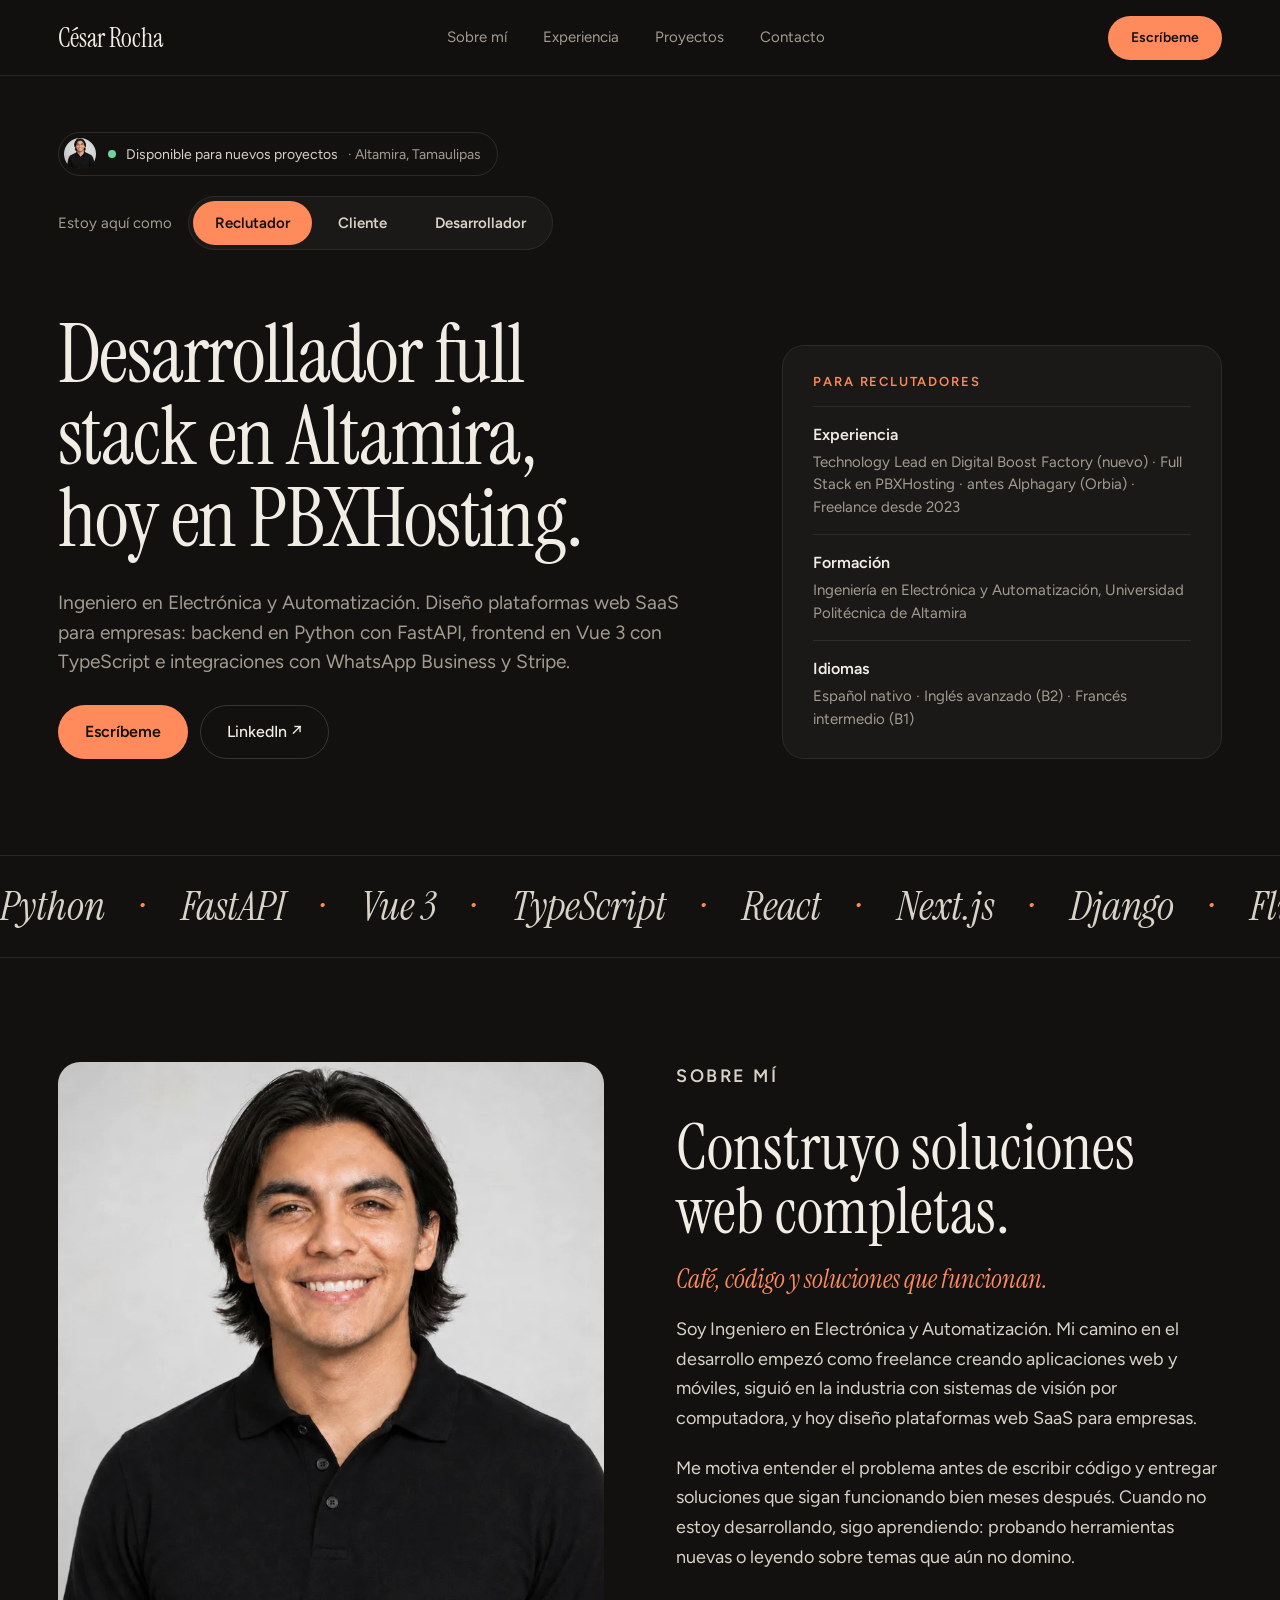
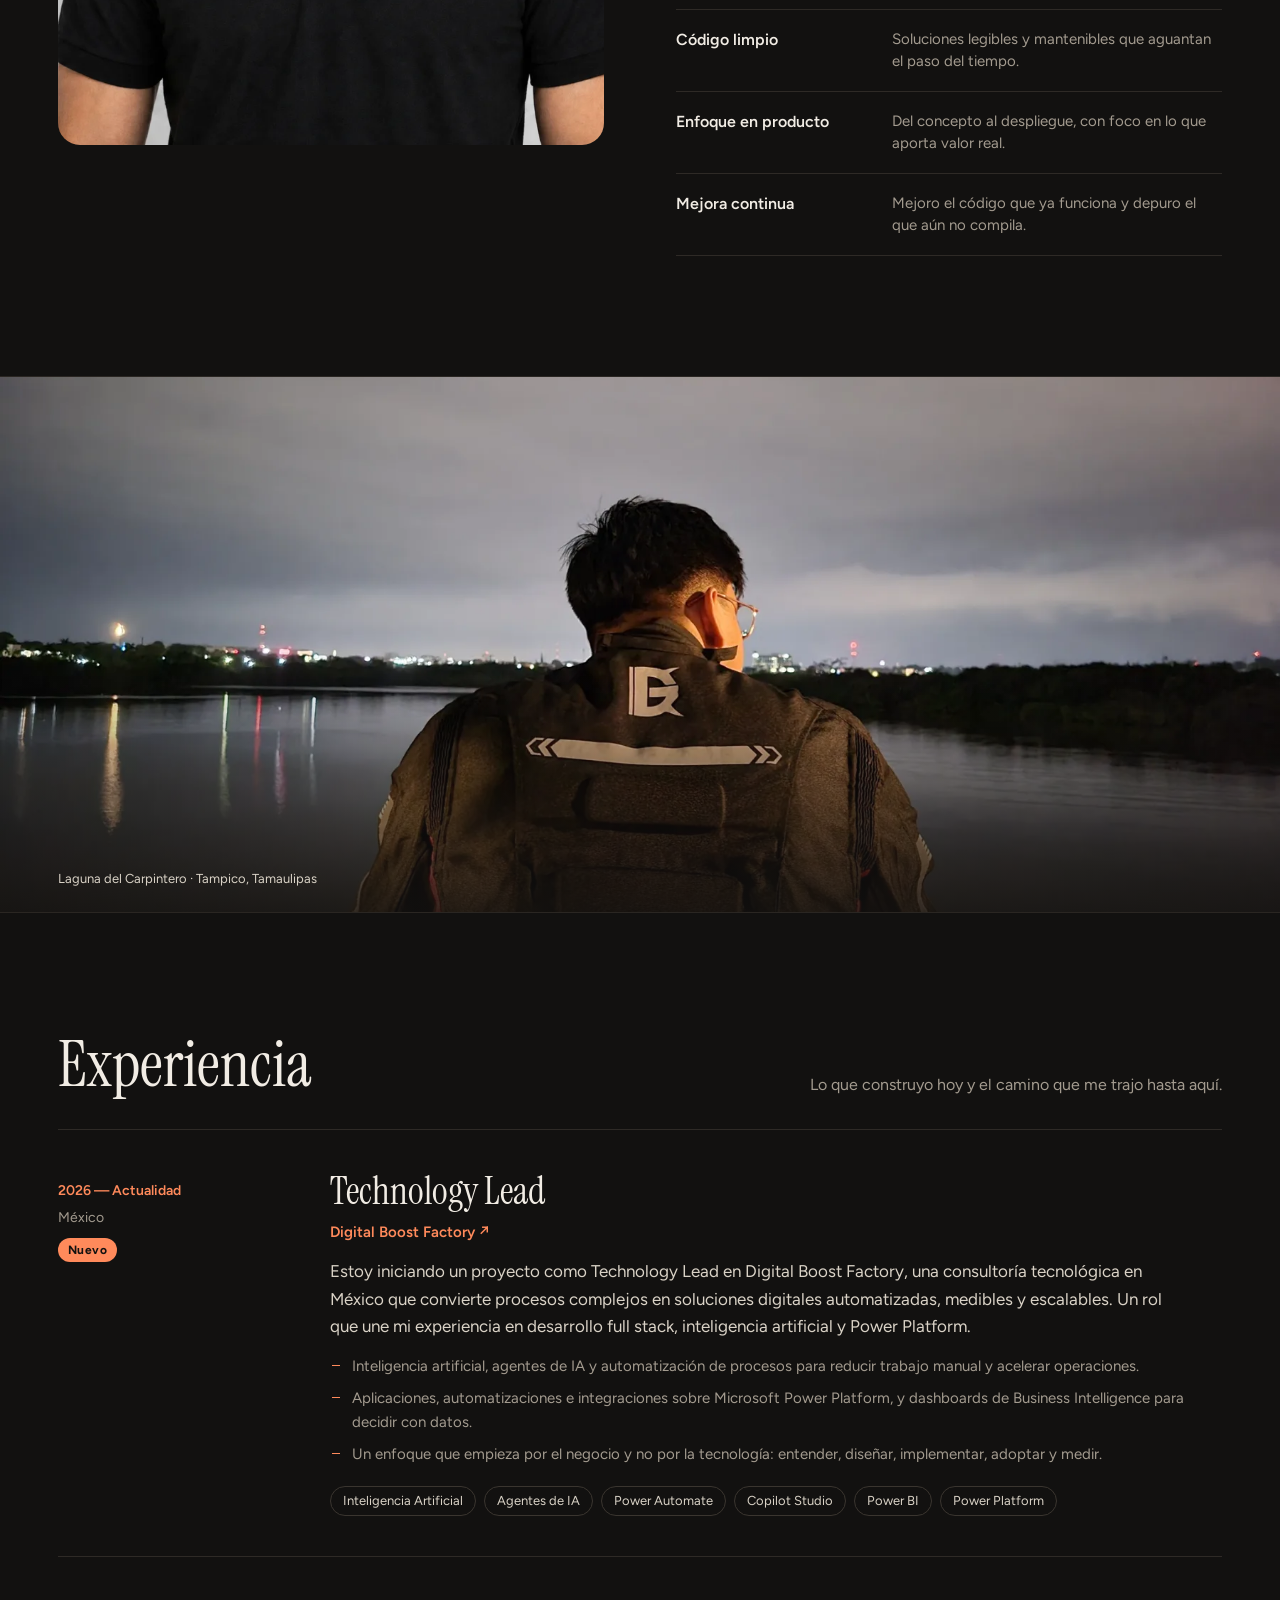
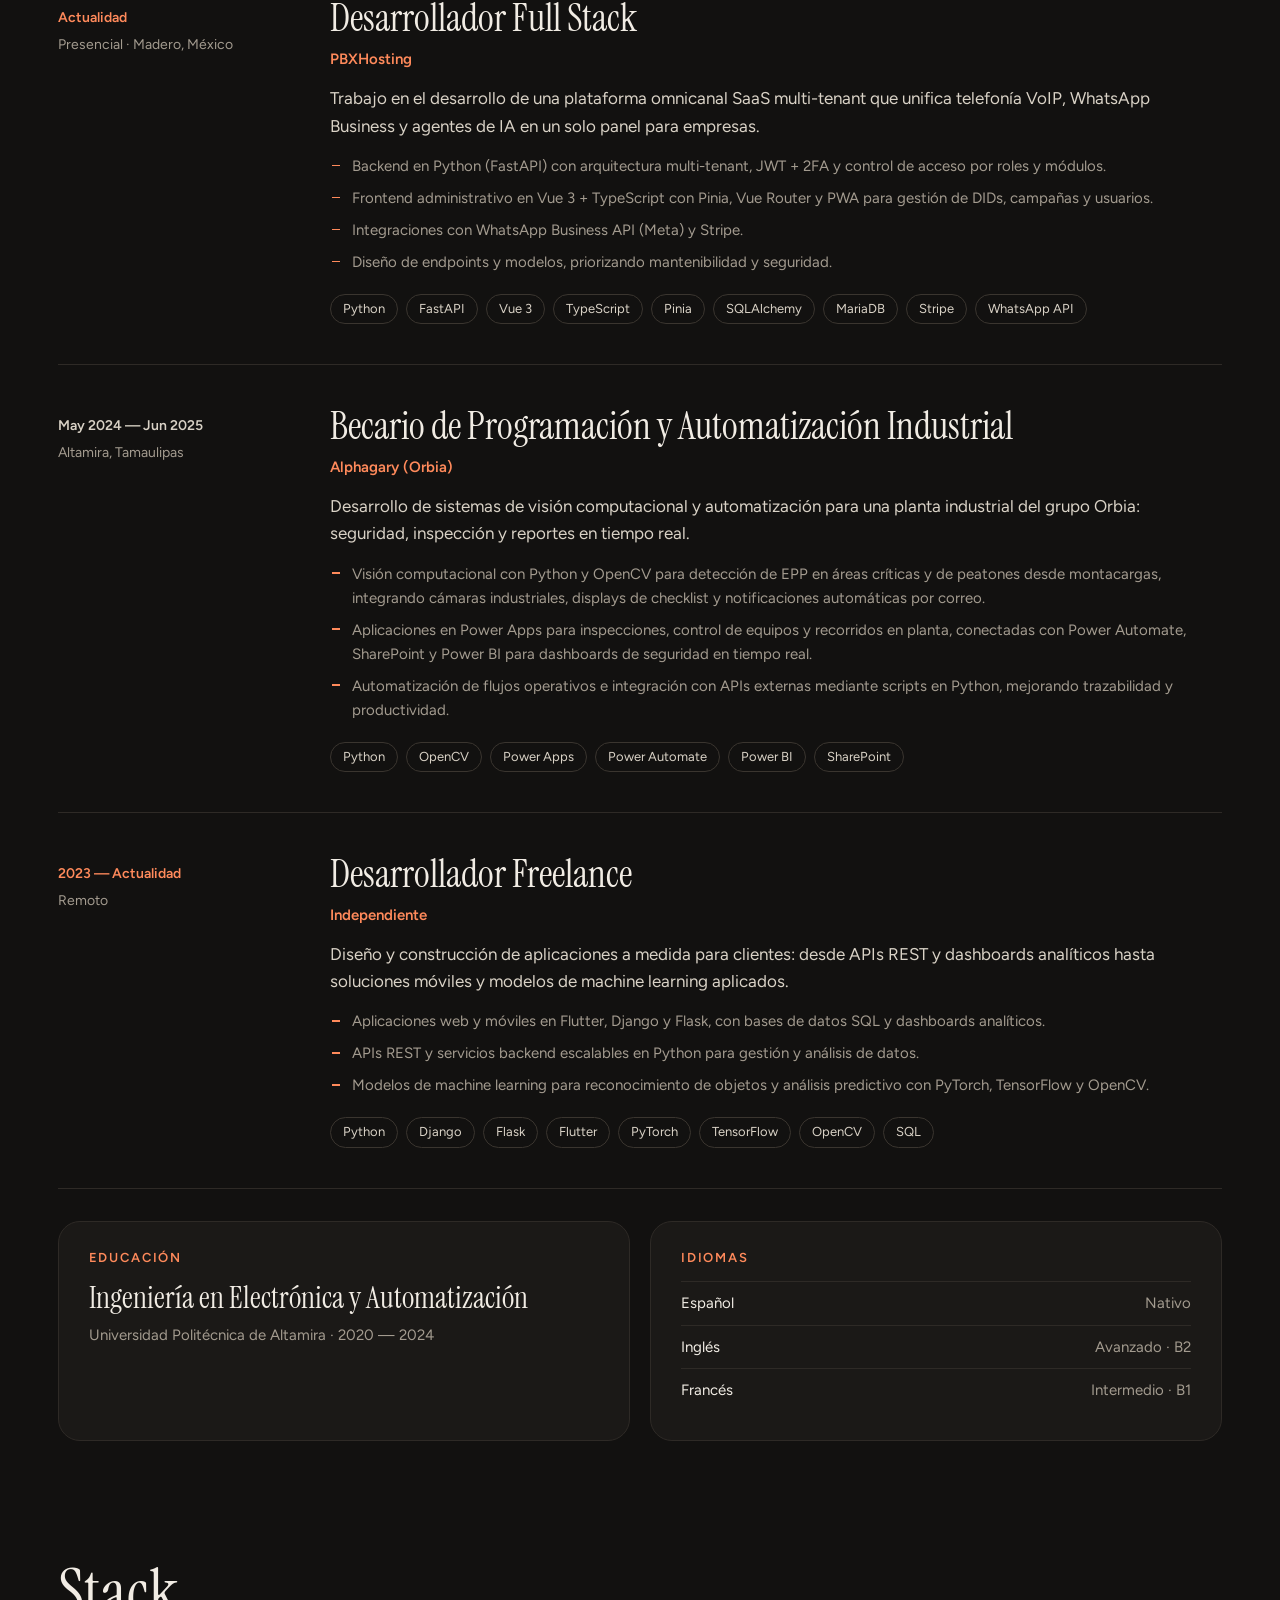
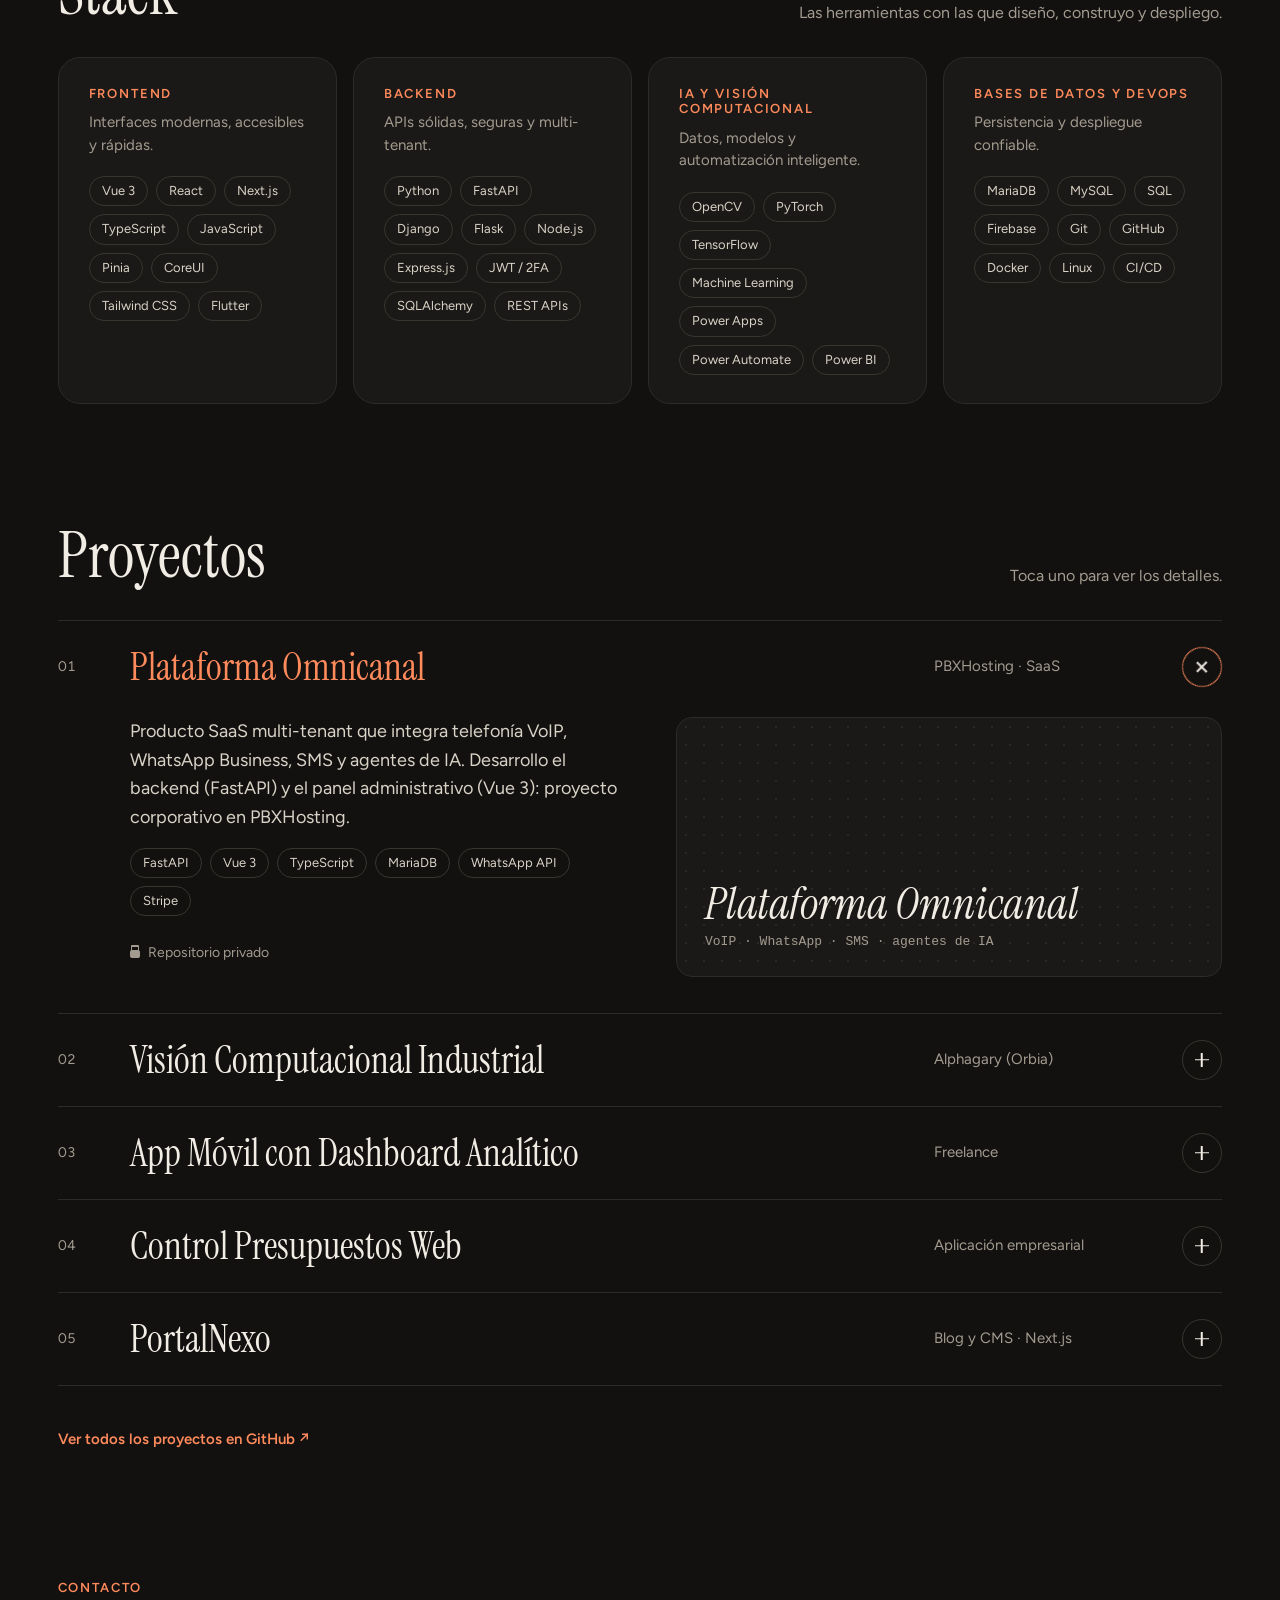
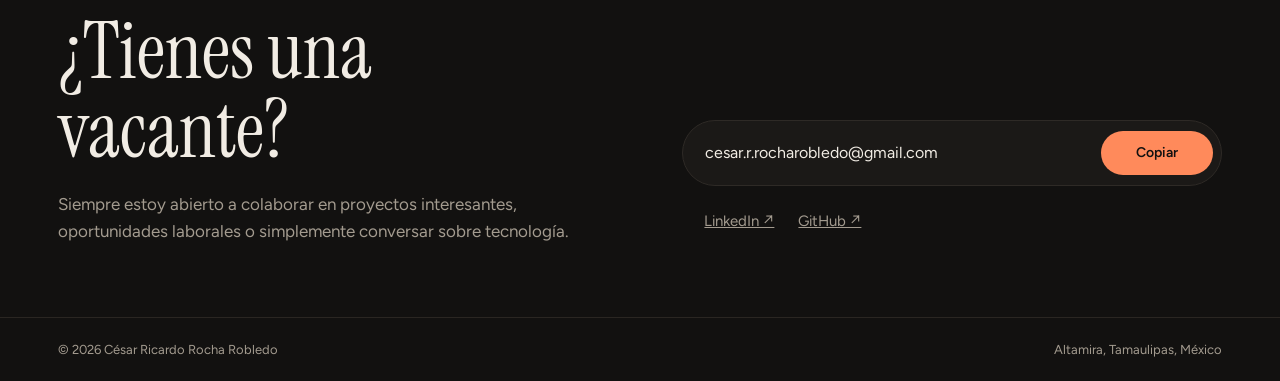
==== public/index.html @ 9044a483 "Portafolio nuevo: sitio estático listo para Vercel Reemplaza el portafolio anterior de Firebase por " ====
<!doctype html>
<html lang="es">
  <head>
    <meta charset="utf-8" />
    <meta name="viewport" content="width=device-width, initial-scale=1" />
    <title>César Rocha · Desarrollador Full Stack</title>
    <meta
      name="description"
      content="César Rocha, desarrollador full stack en Altamira, Tamaulipas. Plataformas web SaaS, APIs en Python, frontend en Vue y React, y visión por computadora."
    />
    <meta name="theme-color" content="#121110" />
    <meta name="color-scheme" content="dark" />
    <meta property="og:type" content="website" />
    <meta property="og:locale" content="es_MX" />
    <meta property="og:title" content="César Rocha · Desarrollador Full Stack" />
    <meta
      property="og:description"
      content="Plataformas web SaaS, APIs en Python y frontend en Vue y React. Altamira, Tamaulipas, México."
    />
    <link rel="icon" href="favicon.svg" type="image/svg+xml" />
    <link rel="preconnect" href="https://fonts.googleapis.com" />
    <link rel="preconnect" href="https://fonts.gstatic.com" crossorigin />
    <link
      href="https://fonts.googleapis.com/css2?family=Figtree:wght@400;500;600;700&family=Instrument+Serif:ital@0;1&display=swap"
      rel="stylesheet"
    />
    <link rel="stylesheet" href="styles.css" />
    <script src="script.js" defer></script>
  </head>
  <body>
    <a class="saltar" href="#contenido">Saltar al contenido</a>

    <header class="barra">
      <a class="marca" href="#inicio">César Rocha</a>
      <nav class="barra-nav" aria-label="Secciones">
        <a href="#sobre-mi">Sobre mí</a>
        <a href="#experiencia">Experiencia</a>
        <a href="#proyectos">Proyectos</a>
        <a href="#contacto">Contacto</a>
      </nav>
      <a class="boton boton-primario boton-chico" href="#contacto">Escríbeme</a>
    </header>

    <main id="contenido">
      <section class="inicio lado" id="inicio">
        <div class="inicio-arriba">
          <p class="estado">
            <img class="estado-foto" src="img/retrato.webp" alt="" width="32" height="32" />
            <span class="estado-punto" aria-hidden="true"></span>
            Disponible para nuevos proyectos
            <span class="estado-lugar">· Altamira, Tamaulipas</span>
          </p>
          <div class="selector">
            <span id="selector-etiqueta">Estoy aquí como</span>
            <div class="segmentos" role="group" aria-labelledby="selector-etiqueta">
              <button type="button" data-audiencia="reclutador" aria-pressed="true">Reclutador</button>
              <button type="button" data-audiencia="cliente" aria-pressed="false">Cliente</button>
              <button type="button" data-audiencia="dev" aria-pressed="false">Desarrollador</button>
            </div>
          </div>
        </div>

        <div class="inicio-cuerpo" aria-live="polite">
          <div class="inicio-texto">
            <h1 data-campo="titulo">Desarrollador full stack en Altamira, hoy en PBXHosting.</h1>
            <p class="entrada" data-campo="lead">
              Ingeniero en Electrónica y Automatización. Diseño plataformas web SaaS para empresas:
              backend en Python con FastAPI, frontend en Vue 3 con TypeScript e integraciones con
              WhatsApp Business y Stripe.
            </p>
            <div class="acciones">
              <a class="boton boton-primario" data-campo="cta1" href="mailto:cesar.r.rocharobledo@gmail.com">Escríbeme</a>
              <a
                class="boton boton-secundario"
                data-campo="cta2"
                href="https://www.linkedin.com/in/cesar-ricardo-rocha-robledo-bb0331345"
                >LinkedIn ↗</a
              >
            </div>
          </div>

          <aside class="panel" aria-labelledby="panel-titulo">
            <h2 class="panel-titulo" id="panel-titulo" data-campo="panel">Para reclutadores</h2>
            <dl class="panel-lista" data-campo="items">
              <div>
                <dt>Experiencia</dt>
                <dd>Technology Lead en Digital Boost Factory (nuevo) · Full Stack en PBXHosting · antes Alphagary (Orbia) · Freelance desde 2023</dd>
              </div>
              <div>
                <dt>Formación</dt>
                <dd>Ingeniería en Electrónica y Automatización, Universidad Politécnica de Altamira</dd>
              </div>
              <div>
                <dt>Idiomas</dt>
                <dd>Español nativo · Inglés avanzado (B2) · Francés intermedio (B1)</dd>
              </div>
            </dl>
          </aside>
        </div>
      </section>

      <section class="marquesina" aria-label="Herramientas">
        <p class="sr-only">
          Python, FastAPI, Vue 3, TypeScript, React, Next.js, Django, Flutter, OpenCV, PyTorch,
          MariaDB, Firebase y Docker.
        </p>
        <div class="marquesina-pista" aria-hidden="true">
          <div class="marquesina-grupo">
            <span>Python</span><span class="punto">·</span><span>FastAPI</span><span class="punto">·</span
            ><span>Vue 3</span><span class="punto">·</span><span>TypeScript</span
            ><span class="punto">·</span><span>React</span><span class="punto">·</span
            ><span>Next.js</span><span class="punto">·</span><span>Django</span
            ><span class="punto">·</span><span>Flutter</span><span class="punto">·</span
            ><span>OpenCV</span><span class="punto">·</span><span>PyTorch</span
            ><span class="punto">·</span><span>MariaDB</span><span class="punto">·</span
            ><span>Firebase</span><span class="punto">·</span><span>Docker</span
            ><span class="punto">·</span>
          </div>
          <div class="marquesina-grupo">
            <span>Python</span><span class="punto">·</span><span>FastAPI</span><span class="punto">·</span
            ><span>Vue 3</span><span class="punto">·</span><span>TypeScript</span
            ><span class="punto">·</span><span>React</span><span class="punto">·</span
            ><span>Next.js</span><span class="punto">·</span><span>Django</span
            ><span class="punto">·</span><span>Flutter</span><span class="punto">·</span
            ><span>OpenCV</span><span class="punto">·</span><span>PyTorch</span
            ><span class="punto">·</span><span>MariaDB</span><span class="punto">·</span
            ><span>Firebase</span><span class="punto">·</span><span>Docker</span
            ><span class="punto">·</span>
          </div>
        </div>
      </section>

      <section class="sobre lado" id="sobre-mi" aria-labelledby="sobre-titulo">
        <figure class="foto">
          <img
            src="img/retrato.webp"
            alt="Retrato de César Rocha sonriendo, con camisa polo negra"
            width="1000"
            height="1000"
            loading="lazy"
          />
        </figure>

        <div class="sobre-texto">
          <p class="etiqueta">Sobre mí</p>
          <h2 id="sobre-titulo">Construyo soluciones web completas.</h2>
          <p class="sobre-lema">Café, código y soluciones que funcionan.</p>
          <p>
            Soy Ingeniero en Electrónica y Automatización. Mi camino en el desarrollo empezó como
            freelance creando aplicaciones web y móviles, siguió en la industria con sistemas de
            visión por computadora, y hoy diseño plataformas web SaaS para empresas.
          </p>
          <p>
            Me motiva entender el problema antes de escribir código y entregar soluciones que sigan
            funcionando bien meses después. Cuando no estoy desarrollando, sigo aprendiendo:
            probando herramientas nuevas o leyendo sobre temas que aún no domino.
          </p>

          <ul class="principios">
            <li>
              <h3>Código limpio</h3>
              <p>Soluciones legibles y mantenibles que aguantan el paso del tiempo.</p>
            </li>
            <li>
              <h3>Enfoque en producto</h3>
              <p>Del concepto al despliegue, con foco en lo que aporta valor real.</p>
            </li>
            <li>
              <h3>Mejora continua</h3>
              <p>Mejoro el código que ya funciona y depuro el que aún no compila.</p>
            </li>
          </ul>
        </div>
      </section>

      <figure class="panorama">
        <img
          src="img/laguna.webp"
          alt="César Rocha, de espaldas, mirando la Laguna del Carpintero de noche"
          width="1800"
          height="1350"
          loading="lazy"
        />
        <figcaption class="lado">Laguna del Carpintero · Tampico, Tamaulipas</figcaption>
      </figure>

      <section class="experiencia lado" id="experiencia" aria-labelledby="experiencia-titulo">
        <div class="seccion-cabecera">
          <h2 id="experiencia-titulo">Experiencia</h2>
          <p>Lo que construyo hoy y el camino que me trajo hasta aquí.</p>
        </div>

        <div class="puestos">
          <article class="puesto">
            <div class="puesto-cuando">
              <span class="puesto-fecha puesto-actual">2026 — Actualidad</span>
              <span>México</span>
              <span class="puesto-nuevo">Nuevo</span>
            </div>
            <div class="puesto-cuerpo">
              <h3>Technology Lead</h3>
              <p class="puesto-empresa">
                <a href="https://digitalbf.tech">Digital Boost Factory ↗</a>
              </p>
              <p>
                Estoy iniciando un proyecto como Technology Lead en Digital Boost Factory, una
                consultoría tecnológica en México que convierte procesos complejos en soluciones
                digitales automatizadas, medibles y escalables. Un rol que une mi experiencia en
                desarrollo full stack, inteligencia artificial y Power Platform.
              </p>
              <ul class="puesto-logros">
                <li>Inteligencia artificial, agentes de IA y automatización de procesos para reducir trabajo manual y acelerar operaciones.</li>
                <li>Aplicaciones, automatizaciones e integraciones sobre Microsoft Power Platform, y dashboards de Business Intelligence para decidir con datos.</li>
                <li>Un enfoque que empieza por el negocio y no por la tecnología: entender, diseñar, implementar, adoptar y medir.</li>
              </ul>
              <ul class="etiquetas" aria-label="Tecnologías">
                <li>Inteligencia Artificial</li><li>Agentes de IA</li><li>Power Automate</li><li>Copilot Studio</li><li>Power BI</li><li>Power Platform</li>
              </ul>
            </div>
          </article>

          <article class="puesto">
            <div class="puesto-cuando">
              <span class="puesto-fecha puesto-actual">Actualidad</span>
              <span>Presencial · Madero, México</span>
            </div>
            <div class="puesto-cuerpo">
              <h3>Desarrollador Full Stack</h3>
              <p class="puesto-empresa">PBXHosting</p>
              <p>
                Trabajo en el desarrollo de una plataforma omnicanal SaaS multi-tenant que unifica
                telefonía VoIP, WhatsApp Business y agentes de IA en un solo panel para empresas.
              </p>
              <ul class="puesto-logros">
                <li>Backend en Python (FastAPI) con arquitectura multi-tenant, JWT + 2FA y control de acceso por roles y módulos.</li>
                <li>Frontend administrativo en Vue 3 + TypeScript con Pinia, Vue Router y PWA para gestión de DIDs, campañas y usuarios.</li>
                <li>Integraciones con WhatsApp Business API (Meta) y Stripe.</li>
                <li>Diseño de endpoints y modelos, priorizando mantenibilidad y seguridad.</li>
              </ul>
              <ul class="etiquetas" aria-label="Tecnologías">
                <li>Python</li><li>FastAPI</li><li>Vue 3</li><li>TypeScript</li><li>Pinia</li><li>SQLAlchemy</li><li>MariaDB</li><li>Stripe</li><li>WhatsApp API</li>
              </ul>
            </div>
          </article>

          <article class="puesto">
            <div class="puesto-cuando">
              <span class="puesto-fecha">May 2024 — Jun 2025</span>
              <span>Altamira, Tamaulipas</span>
            </div>
            <div class="puesto-cuerpo">
              <h3>Becario de Programación y Automatización Industrial</h3>
              <p class="puesto-empresa">Alphagary (Orbia)</p>
              <p>
                Desarrollo de sistemas de visión computacional y automatización para una planta
                industrial del grupo Orbia: seguridad, inspección y reportes en tiempo real.
              </p>
              <ul class="puesto-logros">
                <li>Visión computacional con Python y OpenCV para detección de EPP en áreas críticas y de peatones desde montacargas, integrando cámaras industriales, displays de checklist y notificaciones automáticas por correo.</li>
                <li>Aplicaciones en Power Apps para inspecciones, control de equipos y recorridos en planta, conectadas con Power Automate, SharePoint y Power BI para dashboards de seguridad en tiempo real.</li>
                <li>Automatización de flujos operativos e integración con APIs externas mediante scripts en Python, mejorando trazabilidad y productividad.</li>
              </ul>
              <ul class="etiquetas" aria-label="Tecnologías">
                <li>Python</li><li>OpenCV</li><li>Power Apps</li><li>Power Automate</li><li>Power BI</li><li>SharePoint</li>
              </ul>
            </div>
          </article>

          <article class="puesto">
            <div class="puesto-cuando">
              <span class="puesto-fecha puesto-actual">2023 — Actualidad</span>
              <span>Remoto</span>
            </div>
            <div class="puesto-cuerpo">
              <h3>Desarrollador Freelance</h3>
              <p class="puesto-empresa">Independiente</p>
              <p>
                Diseño y construcción de aplicaciones a medida para clientes: desde APIs REST y
                dashboards analíticos hasta soluciones móviles y modelos de machine learning
                aplicados.
              </p>
              <ul class="puesto-logros">
                <li>Aplicaciones web y móviles en Flutter, Django y Flask, con bases de datos SQL y dashboards analíticos.</li>
                <li>APIs REST y servicios backend escalables en Python para gestión y análisis de datos.</li>
                <li>Modelos de machine learning para reconocimiento de objetos y análisis predictivo con PyTorch, TensorFlow y OpenCV.</li>
              </ul>
              <ul class="etiquetas" aria-label="Tecnologías">
                <li>Python</li><li>Django</li><li>Flask</li><li>Flutter</li><li>PyTorch</li><li>TensorFlow</li><li>OpenCV</li><li>SQL</li>
              </ul>
            </div>
          </article>
        </div>

        <div class="formacion">
          <div class="tarjeta">
            <h3 class="tarjeta-titulo">Educación</h3>
            <p class="tarjeta-principal">Ingeniería en Electrónica y Automatización</p>
            <p>Universidad Politécnica de Altamira · 2020 — 2024</p>
          </div>
          <div class="tarjeta">
            <h3 class="tarjeta-titulo">Idiomas</h3>
            <dl class="idiomas">
              <div><dt>Español</dt><dd>Nativo</dd></div>
              <div><dt>Inglés</dt><dd>Avanzado · B2</dd></div>
              <div><dt>Francés</dt><dd>Intermedio · B1</dd></div>
            </dl>
          </div>
        </div>
      </section>

      <section class="stack lado" id="stack" aria-labelledby="stack-titulo">
        <div class="seccion-cabecera">
          <h2 id="stack-titulo">Stack</h2>
          <p>Las herramientas con las que diseño, construyo y despliego.</p>
        </div>
        <div class="stack-grupos">
          <div class="tarjeta">
            <h3 class="tarjeta-titulo">Frontend</h3>
            <p>Interfaces modernas, accesibles y rápidas.</p>
            <ul class="etiquetas">
              <li>Vue 3</li><li>React</li><li>Next.js</li><li>TypeScript</li><li>JavaScript</li><li>Pinia</li><li>CoreUI</li><li>Tailwind CSS</li><li>Flutter</li>
            </ul>
          </div>
          <div class="tarjeta">
            <h3 class="tarjeta-titulo">Backend</h3>
            <p>APIs sólidas, seguras y multi-tenant.</p>
            <ul class="etiquetas">
              <li>Python</li><li>FastAPI</li><li>Django</li><li>Flask</li><li>Node.js</li><li>Express.js</li><li>JWT / 2FA</li><li>SQLAlchemy</li><li>REST APIs</li>
            </ul>
          </div>
          <div class="tarjeta">
            <h3 class="tarjeta-titulo">IA y visión computacional</h3>
            <p>Datos, modelos y automatización inteligente.</p>
            <ul class="etiquetas">
              <li>OpenCV</li><li>PyTorch</li><li>TensorFlow</li><li>Machine Learning</li><li>Power Apps</li><li>Power Automate</li><li>Power BI</li>
            </ul>
          </div>
          <div class="tarjeta">
            <h3 class="tarjeta-titulo">Bases de datos y DevOps</h3>
            <p>Persistencia y despliegue confiable.</p>
            <ul class="etiquetas">
              <li>MariaDB</li><li>MySQL</li><li>SQL</li><li>Firebase</li><li>Git</li><li>GitHub</li><li>Docker</li><li>Linux</li><li>CI/CD</li>
            </ul>
          </div>
        </div>
      </section>

      <section class="proyectos lado" id="proyectos" aria-labelledby="proyectos-titulo">
        <div class="seccion-cabecera">
          <h2 id="proyectos-titulo">Proyectos</h2>
          <p>Toca uno para ver los detalles.</p>
        </div>

        <div class="acordeon">
          <details class="proyecto" name="proyectos" open>
            <summary>
              <span class="proyecto-num">01</span>
              <span class="proyecto-nombre">Plataforma Omnicanal</span>
              <span class="proyecto-tipo">PBXHosting · SaaS</span>
              <span class="proyecto-icono" aria-hidden="true"></span>
            </summary>
            <div class="proyecto-cuerpo">
              <div class="proyecto-texto">
                <p>
                  Producto SaaS multi-tenant que integra telefonía VoIP, WhatsApp Business, SMS y
                  agentes de IA. Desarrollo el backend (FastAPI) y el panel administrativo (Vue 3):
                  proyecto corporativo en PBXHosting.
                </p>
                <ul class="etiquetas" aria-label="Tecnologías">
                  <li>FastAPI</li><li>Vue 3</li><li>TypeScript</li><li>MariaDB</li><li>WhatsApp API</li><li>Stripe</li>
                </ul>
                <span class="privado">Repositorio privado</span>
              </div>
              <div class="proyecto-vista">
                <span class="vista-nombre">Plataforma Omnicanal</span>
                <span class="vista-ruta">VoIP · WhatsApp · SMS · agentes de IA</span>
              </div>
            </div>
          </details>

          <details class="proyecto" name="proyectos">
            <summary>
              <span class="proyecto-num">02</span>
              <span class="proyecto-nombre">Visión Computacional Industrial</span>
              <span class="proyecto-tipo">Alphagary (Orbia)</span>
              <span class="proyecto-icono" aria-hidden="true"></span>
            </summary>
            <div class="proyecto-cuerpo">
              <div class="proyecto-texto">
                <p>
                  Sistema de detección de EPP y peatones en planta con Python y OpenCV. Cámaras
                  industriales, alertas automáticas y dashboards de seguridad en tiempo real,
                  desplegados en Alphagary (Orbia).
                </p>
                <ul class="etiquetas" aria-label="Tecnologías">
                  <li>Python</li><li>OpenCV</li><li>Power BI</li><li>SharePoint</li>
                </ul>
                <span class="privado">Repositorio privado</span>
              </div>
              <div class="proyecto-vista">
                <span class="vista-nombre">Visión Computacional</span>
                <span class="vista-ruta">Detección de EPP y peatones · tiempo real</span>
              </div>
            </div>
          </details>

          <details class="proyecto" name="proyectos">
            <summary>
              <span class="proyecto-num">03</span>
              <span class="proyecto-nombre">App Móvil con Dashboard Analítico</span>
              <span class="proyecto-tipo">Freelance</span>
              <span class="proyecto-icono" aria-hidden="true"></span>
            </summary>
            <div class="proyecto-cuerpo">
              <div class="proyecto-texto">
                <p>
                  Aplicación móvil multiplataforma desarrollada como freelance. Backend en Python
                  (Django/Flask) con base de datos SQL, API REST y un dashboard web para
                  visualización de métricas y reportes en tiempo real.
                </p>
                <ul class="etiquetas" aria-label="Tecnologías">
                  <li>Flutter</li><li>Django</li><li>Python</li><li>SQL</li><li>REST API</li>
                </ul>
                <span class="privado">Repositorio privado</span>
              </div>
              <div class="proyecto-vista">
                <span class="vista-nombre">App Móvil</span>
                <span class="vista-ruta">Flutter · API REST · dashboard web</span>
              </div>
            </div>
          </details>

          <details class="proyecto" name="proyectos">
            <summary>
              <span class="proyecto-num">04</span>
              <span class="proyecto-nombre">Control Presupuestos Web</span>
              <span class="proyecto-tipo">Aplicación empresarial</span>
              <span class="proyecto-icono" aria-hidden="true"></span>
            </summary>
            <div class="proyecto-cuerpo">
              <div class="proyecto-texto">
                <p>
                  Aplicación empresarial para gestión de requisiciones, compras, almacén, facturas y
                  catálogos. Sistema completo con autenticación, roles, panel presupuestal y reportes
                  operativos.
                </p>
                <ul class="etiquetas" aria-label="Tecnologías">
                  <li>Next.js 16</li><li>React 19</li><li>Firebase</li><li>Firestore</li><li>Cloud Functions</li><li>React Query</li><li>Tailwind</li>
                </ul>
                <span class="privado">Repositorio privado</span>
              </div>
              <div class="proyecto-vista">
                <span class="vista-nombre">Control Presupuestos</span>
                <span class="vista-ruta">Requisiciones · compras · almacén · facturas</span>
              </div>
            </div>
          </details>

          <details class="proyecto" name="proyectos">
            <summary>
              <span class="proyecto-num">05</span>
              <span class="proyecto-nombre">PortalNexo</span>
              <span class="proyecto-tipo">Blog y CMS · Next.js</span>
              <span class="proyecto-icono" aria-hidden="true"></span>
            </summary>
            <div class="proyecto-cuerpo">
              <div class="proyecto-texto">
                <p>
                  Plataforma de blog y CMS personal con Next.js 14 y Firebase. Incluye un lado
                  público con artículos, búsqueda, categorías, etiquetas y artículos guardados, y un
                  panel administrativo para gestionar contenido, autores, comentarios y suscriptores.
                  Optimizada para SEO con sitemap, RSS y OpenGraph.
                </p>
                <ul class="etiquetas" aria-label="Tecnologías">
                  <li>Next.js 14</li><li>TypeScript</li><li>Firebase</li><li>Firestore</li><li>Tailwind CSS</li>
                </ul>
                <a class="enlace-acento" href="https://github.com/cerirocha/portalnexo">Ver código ↗</a>
              </div>
              <div class="proyecto-vista">
                <span class="vista-nombre">PortalNexo</span>
                <span class="vista-ruta">github.com/cerirocha/portalnexo</span>
              </div>
            </div>
          </details>
        </div>

        <a class="enlace-acento enlace-github" href="https://github.com/cerirocha">Ver todos los proyectos en GitHub ↗</a>
      </section>

      <section class="contacto lado" id="contacto" aria-labelledby="contacto-titulo">
        <div>
          <p class="etiqueta">Contacto</p>
          <h2 id="contacto-titulo" data-campo="contacto">¿Tienes una vacante?</h2>
          <p class="contacto-nota">
            Siempre estoy abierto a colaborar en proyectos interesantes, oportunidades laborales o
            simplemente conversar sobre tecnología.
          </p>
        </div>
        <div class="contacto-acciones">
          <div class="correo">
            <a href="mailto:cesar.r.rocharobledo@gmail.com">cesar.r.rocharobledo@gmail.com</a>
            <button
              type="button"
              class="boton boton-primario boton-chico boton-copiar"
              data-copiar="cesar.r.rocharobledo@gmail.com"
              hidden
            >
              Copiar
            </button>
          </div>
          <p class="sr-only" role="status" data-aviso></p>
          <div class="redes">
            <a href="https://www.linkedin.com/in/cesar-ricardo-rocha-robledo-bb0331345">LinkedIn ↗</a>
            <a href="https://github.com/cerirocha">GitHub ↗</a>
          </div>
        </div>
      </section>
    </main>

    <footer class="pie lado">
      <span>© <span data-anio>2026</span> César Ricardo Rocha Robledo</span>
      <span>Altamira, Tamaulipas, México</span>
    </footer>
  </body>
</html>
---- public/styles.css ----
:root {
  color-scheme: dark;
  --fondo: #121110;
  --superficie: #1b1917;
  --superficie-2: #24211e;
  --borde: #2e2a26;
  --borde-suave: #2a2622;
  --borde-fuerte: #3a352f;
  --texto: #f1ece4;
  --texto-2: #d9d2c6;
  --tenue: #a39b8f;
  --acento: #ff8a5b;
  --acento-claro: #ffa47f;
  --sobre-acento: #121110;
  --serif: "Instrument Serif", Georgia, serif;
  --sans: "Figtree", system-ui, -apple-system, "Segoe UI", sans-serif;
  --mono: ui-monospace, "SFMono-Regular", Menlo, Consolas, monospace;
  --margen: clamp(20px, 4.5vw, 64px);
  --ancho: 1312px;
  interpolate-size: allow-keywords;
}

*,
*::before,
*::after {
  box-sizing: border-box;
}

html {
  scroll-behavior: smooth;
  scroll-padding-top: 96px;
}

body {
  margin: 0;
  background: var(--fondo);
  color: var(--texto);
  font-family: var(--sans);
  font-size: 16px;
  line-height: 1.5;
  -webkit-font-smoothing: antialiased;
}

a {
  color: inherit;
}

a:hover {
  color: var(--acento);
}

:focus-visible {
  outline: 2px solid var(--acento);
  outline-offset: 3px;
  border-radius: 6px;
}

.sr-only {
  position: absolute;
  width: 1px;
  height: 1px;
  padding: 0;
  margin: -1px;
  overflow: hidden;
  clip: rect(0, 0, 0, 0);
  white-space: nowrap;
  border: 0;
}

.saltar {
  position: absolute;
  top: -80px;
  left: var(--margen);
  z-index: 20;
  padding: 12px 18px;
  border-radius: 999px;
  background: var(--acento);
  color: var(--sobre-acento);
  font-weight: 600;
  text-decoration: none;
}

.saltar:focus {
  top: 12px;
}

/* Ancho de contenido: centra el contenido a 1312px y deja margen lateral en pantallas chicas. */
.lado {
  padding-inline: max(var(--margen), calc((100% - var(--ancho)) / 2));
}

/* Botones */

.boton {
  display: inline-flex;
  align-items: center;
  justify-content: center;
  min-height: 54px;
  padding: 0 26px;
  border: 1px solid transparent;
  border-radius: 999px;
  font: 600 16px/1 var(--sans);
  text-decoration: none;
  cursor: pointer;
  transition:
    background-color 180ms ease,
    border-color 180ms ease,
    color 180ms ease;
}

.boton-primario {
  background: var(--acento);
  color: var(--sobre-acento);
}

.boton-primario:hover {
  background: var(--acento-claro);
  color: var(--sobre-acento);
}

.boton-secundario {
  border-color: var(--borde-fuerte);
  color: var(--texto);
  font-weight: 500;
}

.boton-secundario:hover {
  border-color: var(--acento);
  color: var(--texto);
}

.boton-chico {
  min-height: 44px;
  padding: 0 22px;
  font-size: 14px;
}

/* Barra superior */

.barra {
  position: sticky;
  top: 0;
  z-index: 10;
  height: 76px;
  padding-inline: var(--margen);
  display: flex;
  align-items: center;
  justify-content: space-between;
  gap: 24px;
  border-bottom: 1px solid var(--borde-suave);
  background: rgba(18, 17, 16, 0.86);
  backdrop-filter: blur(12px);
  -webkit-backdrop-filter: blur(12px);
}

.marca {
  font-family: var(--serif);
  font-size: 26px;
  line-height: 1;
  text-decoration: none;
  padding: 10px 0;
}

.barra-nav {
  display: flex;
  gap: 36px;
  font-size: 15px;
}

.barra-nav a {
  padding: 12px 0;
  color: var(--tenue);
  text-decoration: none;
}

.barra-nav a:hover {
  color: var(--texto);
}

/* Inicio */

.inicio {
  padding-block: 56px 96px;
  display: flex;
  flex-direction: column;
  gap: 64px;
}

.inicio-arriba {
  display: flex;
  flex-direction: column;
  align-items: flex-start;
  gap: 20px;
}

.estado {
  margin: 0;
  display: inline-flex;
  align-items: center;
  gap: 10px;
  padding: 5px 16px 5px 5px;
  border: 1px solid var(--borde);
  border-radius: 999px;
  font-size: 14px;
  color: var(--texto-2);
}

.estado-foto {
  width: 32px;
  height: 32px;
  border-radius: 50%;
  object-fit: cover;
  object-position: 50% 20%;
  margin-right: 2px;
}

.estado-punto {
  width: 8px;
  height: 8px;
  border-radius: 50%;
  background: #6fd49a;
  animation: pulso 2.4s ease-out infinite;
}

.estado-lugar {
  color: var(--tenue);
}

@keyframes pulso {
  0% {
    box-shadow: 0 0 0 0 rgba(111, 212, 154, 0.55);
  }
  70%,
  100% {
    box-shadow: 0 0 0 9px rgba(111, 212, 154, 0);
  }
}

.selector {
  display: flex;
  align-items: center;
  gap: 16px;
  flex-wrap: wrap;
  font-size: 15px;
  color: var(--tenue);
}

.segmentos {
  display: flex;
  gap: 4px;
  padding: 4px;
  border: 1px solid var(--borde);
  border-radius: 999px;
  background: var(--superficie);
}

.segmentos button {
  min-height: 44px;
  padding: 0 22px;
  border: 0;
  border-radius: 999px;
  background: transparent;
  color: var(--texto-2);
  font: 600 15px/1 var(--sans);
  cursor: pointer;
  transition:
    background-color 180ms ease,
    color 180ms ease;
}

.segmentos button:hover {
  background: var(--superficie-2);
  color: var(--texto);
}

.segmentos button[aria-pressed="true"] {
  background: var(--acento);
  color: var(--sobre-acento);
}

.inicio-cuerpo {
  display: grid;
  grid-template-columns: minmax(0, 1fr) 440px;
  gap: 72px;
  align-items: end;
  transition: opacity 180ms ease;
}

.inicio-cuerpo.cambiando {
  opacity: 0;
}

.inicio-texto {
  display: flex;
  flex-direction: column;
  gap: 28px;
}

h1 {
  margin: 0;
  font-family: var(--serif);
  font-weight: 400;
  font-size: clamp(48px, 6.4vw, 92px);
  line-height: 1;
  letter-spacing: -0.015em;
  text-wrap: balance;
}

.entrada {
  margin: 0;
  max-width: 640px;
  font-size: clamp(18px, 1.5vw, 20px);
  line-height: 1.55;
  color: var(--tenue);
}

.acciones {
  display: flex;
  flex-wrap: wrap;
  gap: 12px;
}

.panel {
  padding: 28px 30px 12px;
  border: 1px solid var(--borde);
  border-radius: 22px;
  background: var(--superficie);
}

.panel-titulo {
  margin: 0 0 16px;
  font: 600 13px/1.2 var(--sans);
  letter-spacing: 0.14em;
  text-transform: uppercase;
  color: var(--acento);
}

.panel-lista {
  margin: 0;
}

.panel-lista div {
  display: flex;
  flex-direction: column;
  gap: 4px;
  padding: 16px 0;
  border-top: 1px solid var(--borde);
}

.panel-lista dt {
  font-weight: 600;
}

.panel-lista dd {
  margin: 0;
  font-size: 15px;
  line-height: 1.5;
  color: var(--tenue);
}

/* Marquesina de herramientas */

.marquesina {
  overflow: hidden;
  padding: 26px 0;
  border-block: 1px solid var(--borde-suave);
}

.marquesina-pista {
  display: flex;
  width: max-content;
  font-family: var(--serif);
  font-style: italic;
  font-size: clamp(28px, 3.2vw, 44px);
  line-height: 1.2;
  color: var(--texto-2);
  white-space: nowrap;
  animation: desliza 40s linear infinite;
}

.marquesina:hover .marquesina-pista {
  animation-play-state: paused;
}

.marquesina-grupo {
  display: flex;
  align-items: center;
  gap: 36px;
  padding-right: 36px;
}

.punto {
  color: var(--acento);
}

@keyframes desliza {
  to {
    transform: translateX(-50%);
  }
}

/* Etiquetas de tecnologías (experiencia, stack y proyectos) */

.etiquetas {
  margin: 0;
  padding: 0;
  list-style: none;
  display: flex;
  flex-wrap: wrap;
  gap: 8px;
}

.etiquetas li {
  padding: 5px 12px;
  border: 1px solid var(--borde-fuerte);
  border-radius: 999px;
  font-size: 13px;
  line-height: 1.4;
  color: var(--texto-2);
}

.tarjeta {
  padding: 28px 30px;
  border: 1px solid var(--borde);
  border-radius: 22px;
  background: var(--superficie);
  display: flex;
  flex-direction: column;
  gap: 10px;
}

.tarjeta p {
  margin: 0;
  color: var(--tenue);
  font-size: 15px;
}

.tarjeta .etiquetas {
  margin-top: 10px;
}

.tarjeta-titulo {
  margin: 0;
  font: 600 13px/1.2 var(--sans);
  letter-spacing: 0.14em;
  text-transform: uppercase;
  color: var(--acento);
}

.tarjeta .tarjeta-principal {
  margin-top: 6px;
  font-family: var(--serif);
  font-size: 30px;
  line-height: 1.1;
  color: var(--texto);
}

/* Sobre mí */

.sobre {
  padding-block: 104px 0;
  display: grid;
  grid-template-columns: minmax(0, 1fr) minmax(0, 1fr);
  gap: 72px;
  align-items: start;
}

.foto {
  position: sticky;
  top: 108px;
  margin: 0;
}

.foto img {
  display: block;
  width: 100%;
  height: auto;
  aspect-ratio: 4 / 5;
  object-fit: cover;
  object-position: 50% 30%;
  border-radius: 22px;
}

/* Franja panorámica con la foto de la laguna */
.panorama {
  position: relative;
  margin: 120px 0 0;
  height: clamp(320px, 42vw, 560px);
  overflow: hidden;
  border-block: 1px solid var(--borde-suave);
}

.panorama img {
  display: block;
  width: 100%;
  height: 100%;
  object-fit: cover;
  object-position: 50% 58%;
}

.panorama::after {
  content: "";
  position: absolute;
  inset: 0;
  background: linear-gradient(to top, rgba(18, 17, 16, 0.85), rgba(18, 17, 16, 0) 45%);
  pointer-events: none;
}

.panorama figcaption {
  position: absolute;
  left: 0;
  right: 0;
  bottom: 24px;
  z-index: 1;
  font-size: 13px;
  color: var(--texto-2);
}

.sobre-texto {
  display: flex;
  flex-direction: column;
  gap: 20px;
}

.sobre-texto h2 {
  margin: 4px 0 0;
  font-family: var(--serif);
  font-weight: 400;
  font-size: clamp(44px, 5vw, 64px);
  line-height: 1;
  text-wrap: balance;
}

.sobre-texto > p {
  margin: 0;
  font-size: 18px;
  line-height: 1.65;
  color: var(--texto-2);
}

.sobre-texto .sobre-lema {
  font-family: var(--serif);
  font-style: italic;
  font-size: 26px;
  line-height: 1.2;
  color: var(--acento);
}

.principios {
  margin: 16px 0 0;
  padding: 0;
  list-style: none;
  border-top: 1px solid var(--borde);
}

.principios li {
  display: grid;
  grid-template-columns: 200px minmax(0, 1fr);
  gap: 16px;
  padding: 18px 0;
  border-bottom: 1px solid var(--borde);
}

.principios h3 {
  margin: 0;
  font-size: 16px;
  font-weight: 600;
}

.principios p {
  margin: 0;
  font-size: 15px;
  line-height: 1.5;
  color: var(--tenue);
}

/* Experiencia */

.experiencia {
  padding-block: 120px 0;
  display: flex;
  flex-direction: column;
  gap: 32px;
}

.puestos {
  border-bottom: 1px solid var(--borde);
}

.puesto {
  display: grid;
  grid-template-columns: 240px minmax(0, 1fr);
  gap: 32px;
  padding: 40px 0;
  border-top: 1px solid var(--borde);
}

.puesto-cuando {
  display: flex;
  flex-direction: column;
  gap: 6px;
  padding-top: 10px;
  font-size: 14px;
  color: var(--tenue);
}

.puesto-fecha {
  font-weight: 600;
  color: var(--texto-2);
}

.puesto-actual {
  color: var(--acento);
}

.puesto-nuevo {
  align-self: flex-start;
  margin-top: 4px;
  padding: 3px 10px;
  border-radius: 999px;
  background: var(--acento);
  color: var(--sobre-acento);
  font-size: 12px;
  font-weight: 700;
  letter-spacing: 0.04em;
}

.puesto-empresa a {
  color: inherit;
  text-decoration: none;
}

.puesto-empresa a:hover {
  text-decoration: underline;
  text-underline-offset: 4px;
}

.puesto-cuerpo {
  display: flex;
  flex-direction: column;
  gap: 14px;
  max-width: 860px;
}

.puesto-cuerpo h3 {
  margin: 0;
  font-family: var(--serif);
  font-weight: 400;
  font-size: clamp(30px, 3vw, 40px);
  line-height: 1.1;
}

.puesto-cuerpo > p {
  margin: 0;
  font-size: 17px;
  line-height: 1.6;
  color: var(--texto-2);
}

.puesto-cuerpo .puesto-empresa {
  margin-top: -6px;
  font-size: 15px;
  font-weight: 600;
  color: var(--acento);
}

.puesto-logros {
  margin: 0;
  padding: 0;
  list-style: none;
  display: flex;
  flex-direction: column;
  gap: 8px;
}

.puesto-logros li {
  position: relative;
  padding-left: 22px;
  font-size: 15px;
  line-height: 1.6;
  color: var(--tenue);
}

.puesto-logros li::before {
  content: "";
  position: absolute;
  left: 2px;
  top: 0.72em;
  width: 8px;
  height: 1.5px;
  background: var(--acento);
}

.puesto .etiquetas {
  margin-top: 6px;
}

.formacion {
  display: grid;
  grid-template-columns: minmax(0, 1fr) minmax(0, 1fr);
  gap: 20px;
}

.idiomas {
  margin: 6px 0 0;
}

.idiomas div {
  display: flex;
  justify-content: space-between;
  gap: 16px;
  padding: 10px 0;
  border-top: 1px solid var(--borde);
  font-size: 15px;
}

.idiomas dd {
  margin: 0;
  color: var(--tenue);
}

/* Stack */

.stack {
  padding-block: 120px 0;
  display: flex;
  flex-direction: column;
  gap: 32px;
}

.stack-grupos {
  display: grid;
  grid-template-columns: repeat(4, minmax(0, 1fr));
  gap: 16px;
}

/* Proyectos */

.proyectos {
  padding-block: 120px 0;
  display: flex;
  flex-direction: column;
  gap: 32px;
}

.seccion-cabecera {
  display: flex;
  justify-content: space-between;
  align-items: flex-end;
  flex-wrap: wrap;
  gap: 16px 24px;
}

.seccion-cabecera h2 {
  margin: 0;
  font-family: var(--serif);
  font-weight: 400;
  font-size: clamp(44px, 5vw, 64px);
  line-height: 1;
}

.seccion-cabecera p {
  margin: 0;
  color: var(--tenue);
}

.acordeon {
  border-bottom: 1px solid var(--borde);
}

.proyecto {
  border-top: 1px solid var(--borde);
}

.proyecto summary {
  display: grid;
  grid-template-columns: 72px minmax(0, 1fr) 240px 48px;
  align-items: center;
  min-height: 92px;
  padding: 16px 0;
  list-style: none;
  cursor: pointer;
}

.proyecto summary::-webkit-details-marker {
  display: none;
}

.proyecto summary:focus-visible {
  outline-offset: -2px;
}

.proyecto-num {
  font-size: 14px;
  color: var(--tenue);
  font-variant-numeric: tabular-nums;
}

.proyecto-nombre {
  font-family: var(--serif);
  font-size: clamp(30px, 3vw, 40px);
  line-height: 1.1;
  transition: color 180ms ease;
}

.proyecto summary:hover .proyecto-nombre,
.proyecto[open] .proyecto-nombre {
  color: var(--acento);
}

.proyecto-tipo {
  font-size: 15px;
  color: var(--tenue);
}

.proyecto-icono {
  position: relative;
  justify-self: end;
  width: 40px;
  height: 40px;
  border: 1px solid var(--borde-fuerte);
  border-radius: 50%;
  transition:
    transform 220ms ease,
    border-color 180ms ease;
}

.proyecto-icono::before,
.proyecto-icono::after {
  content: "";
  position: absolute;
  top: 50%;
  left: 50%;
  width: 14px;
  height: 1.5px;
  background: var(--texto);
  transform: translate(-50%, -50%);
}

.proyecto-icono::after {
  transform: translate(-50%, -50%) rotate(90deg);
}

.proyecto[open] .proyecto-icono {
  transform: rotate(45deg);
  border-color: var(--acento);
}

.proyecto-cuerpo {
  display: grid;
  grid-template-columns: 72px minmax(0, 1fr) minmax(0, 1fr);
  padding: 4px 0 36px;
}

.proyecto-texto {
  grid-column: 2;
  display: flex;
  flex-direction: column;
  align-items: flex-start;
  gap: 16px;
  padding-right: 48px;
}

.proyecto-texto p {
  margin: 0;
  font-size: 18px;
  line-height: 1.6;
  color: var(--texto-2);
}

.proyecto-texto .proyecto-meta {
  font-size: 14px;
  color: var(--tenue);
}

.enlace-acento {
  padding: 10px 0;
  font-size: 15px;
  font-weight: 600;
  color: var(--acento);
  text-decoration: none;
}

.enlace-acento:hover {
  text-decoration: underline;
  text-underline-offset: 4px;
}

.enlace-github {
  align-self: flex-start;
}

.privado {
  display: inline-flex;
  align-items: center;
  gap: 8px;
  padding: 10px 0;
  font-size: 14px;
  color: var(--tenue);
}

.privado::before {
  content: "";
  width: 10px;
  height: 8px;
  margin-top: 3px;
  border-radius: 2px;
  background: var(--tenue);
  box-shadow: 0 -5px 0 -2px var(--fondo), 0 -6px 0 -1px var(--tenue);
}

/* Vista del proyecto: muestra el nombre mientras no haya captura.
   Para usar una captura, pon un <img> dentro de .proyecto-vista (ver README). */
.proyecto-vista {
  grid-column: 3;
  position: relative;
  min-height: 260px;
  display: flex;
  flex-direction: column;
  justify-content: flex-end;
  gap: 6px;
  padding: 24px 28px;
  overflow: hidden;
  border: 1px solid var(--borde);
  border-radius: 16px;
  background:
    radial-gradient(circle, #2c2824 1px, transparent 1.5px) 0 0 / 18px 18px,
    var(--superficie);
}

.proyecto-vista img {
  position: absolute;
  inset: 0;
  width: 100%;
  height: 100%;
  object-fit: cover;
}

.vista-nombre {
  font-family: var(--serif);
  font-style: italic;
  font-size: 44px;
  line-height: 1;
}

.vista-ruta {
  font-family: var(--mono);
  font-size: 13px;
  color: var(--tenue);
}

@supports selector(::details-content) {
  .proyecto::details-content {
    block-size: 0;
    overflow: hidden;
    transition:
      block-size 320ms ease,
      content-visibility 320ms allow-discrete;
  }

  .proyecto[open]::details-content {
    block-size: auto;
  }
}

/* Contacto */

.contacto {
  padding-block: 120px 72px;
  display: grid;
  grid-template-columns: minmax(0, 1fr) 540px;
  gap: 48px 72px;
  align-items: end;
}

.etiqueta {
  margin: 0;
  font: 600 13px/1.2 var(--sans);
  letter-spacing: 0.14em;
  text-transform: uppercase;
  color: var(--acento);
}

.contacto h2 {
  margin: 16px 0 0;
  font-family: var(--serif);
  font-weight: 400;
  font-size: clamp(52px, 6.2vw, 88px);
  line-height: 1;
  transition: opacity 180ms ease;
}

.contacto h2.cambiando {
  opacity: 0;
}

.contacto-nota {
  margin: 20px 0 0;
  max-width: 560px;
  font-size: 17px;
  line-height: 1.6;
  color: var(--tenue);
}

.contacto-acciones {
  display: flex;
  flex-direction: column;
  gap: 12px;
}

.correo {
  display: flex;
  align-items: center;
  gap: 8px;
  padding: 8px 8px 8px 22px;
  border: 1px solid var(--borde);
  border-radius: 999px;
  background: var(--superficie);
}

.correo a {
  flex-grow: 1;
  min-width: 0;
  padding: 12px 0;
  font-size: 16px;
  text-decoration: none;
  overflow-wrap: anywhere;
}

.boton-copiar {
  flex-shrink: 0;
  min-width: 112px;
}

.redes {
  display: flex;
  gap: 24px;
  padding-left: 22px;
  font-size: 15px;
}

.redes a {
  padding: 12px 0;
  color: var(--tenue);
}

.redes a:hover {
  color: var(--acento);
}

/* Pie */

.pie {
  min-height: 64px;
  display: flex;
  align-items: center;
  justify-content: space-between;
  gap: 8px 24px;
  flex-wrap: wrap;
  border-top: 1px solid var(--borde-suave);
  font-size: 13px;
  color: var(--tenue);
}

/* Página 404 */

.error {
  min-height: calc(100vh - 76px - 64px);
  display: flex;
  flex-direction: column;
  justify-content: center;
  align-items: flex-start;
  gap: 24px;
  padding-block: 96px;
}

/* Pantallas medianas */

@media (max-width: 1040px) {
  .inicio-cuerpo,
  .contacto {
    grid-template-columns: minmax(0, 1fr);
  }

  .inicio-cuerpo {
    gap: 40px;
  }

  .panel {
    max-width: 560px;
  }

  .sobre {
    grid-template-columns: minmax(0, 1fr);
    gap: 48px;
  }

  .foto {
    position: static;
    max-width: 440px;
  }

  .stack-grupos {
    grid-template-columns: repeat(2, minmax(0, 1fr));
  }

  .puesto {
    grid-template-columns: 180px minmax(0, 1fr);
    gap: 24px;
  }
}

/* Teléfonos */

@media (max-width: 720px) {
  .barra-nav {
    display: none;
  }

  .inicio {
    padding-block: 40px 72px;
    gap: 40px;
  }

  .selector {
    flex-direction: column;
    align-items: stretch;
    gap: 10px;
  }

  .segmentos button {
    flex: 1;
    padding: 0 8px;
    font-size: 14px;
  }

  .estado {
    flex-wrap: wrap;
    border-radius: 22px;
  }

  .estado-lugar {
    display: none;
  }

  .sobre,
  .experiencia,
  .stack,
  .proyectos {
    padding-top: 80px;
  }

  .panorama {
    margin-top: 80px;
  }

  .principios li {
    grid-template-columns: minmax(0, 1fr);
    gap: 4px;
  }

  .puesto {
    grid-template-columns: minmax(0, 1fr);
    gap: 12px;
    padding: 32px 0;
  }

  .puesto-cuando {
    flex-direction: row;
    flex-wrap: wrap;
    gap: 4px 12px;
    padding-top: 0;
  }

  .formacion,
  .stack-grupos {
    grid-template-columns: minmax(0, 1fr);
  }

  .tarjeta {
    padding: 24px;
  }

  .proyecto summary {
    grid-template-columns: 36px minmax(0, 1fr) 40px;
    row-gap: 2px;
  }

  .proyecto-num {
    grid-row: 1 / span 2;
  }

  .proyecto-tipo {
    grid-column: 2;
    grid-row: 2;
    font-size: 14px;
  }

  .proyecto-icono {
    grid-column: 3;
    grid-row: 1 / span 2;
  }

  .proyecto-cuerpo {
    grid-template-columns: minmax(0, 1fr);
    gap: 20px;
    padding-bottom: 28px;
  }

  .proyecto-texto,
  .proyecto-vista {
    grid-column: 1;
  }

  .proyecto-texto {
    padding-right: 0;
  }

  .proyecto-vista {
    min-height: 200px;
  }

  .vista-nombre {
    font-size: 36px;
  }

  .contacto {
    padding-block: 88px 56px;
  }

  .correo {
    flex-wrap: wrap;
    padding: 12px 12px 12px 18px;
    border-radius: 22px;
  }

  .correo .boton-copiar {
    width: 100%;
  }

  .redes {
    padding-left: 18px;
  }

  .pie {
    padding-block: 20px;
  }
}

@media (prefers-reduced-motion: reduce) {
  html {
    scroll-behavior: auto;
  }

  .marquesina-pista {
    animation: none;
  }

  *,
  *::before,
  *::after {
    transition-duration: 0.01ms !important;
  }
}
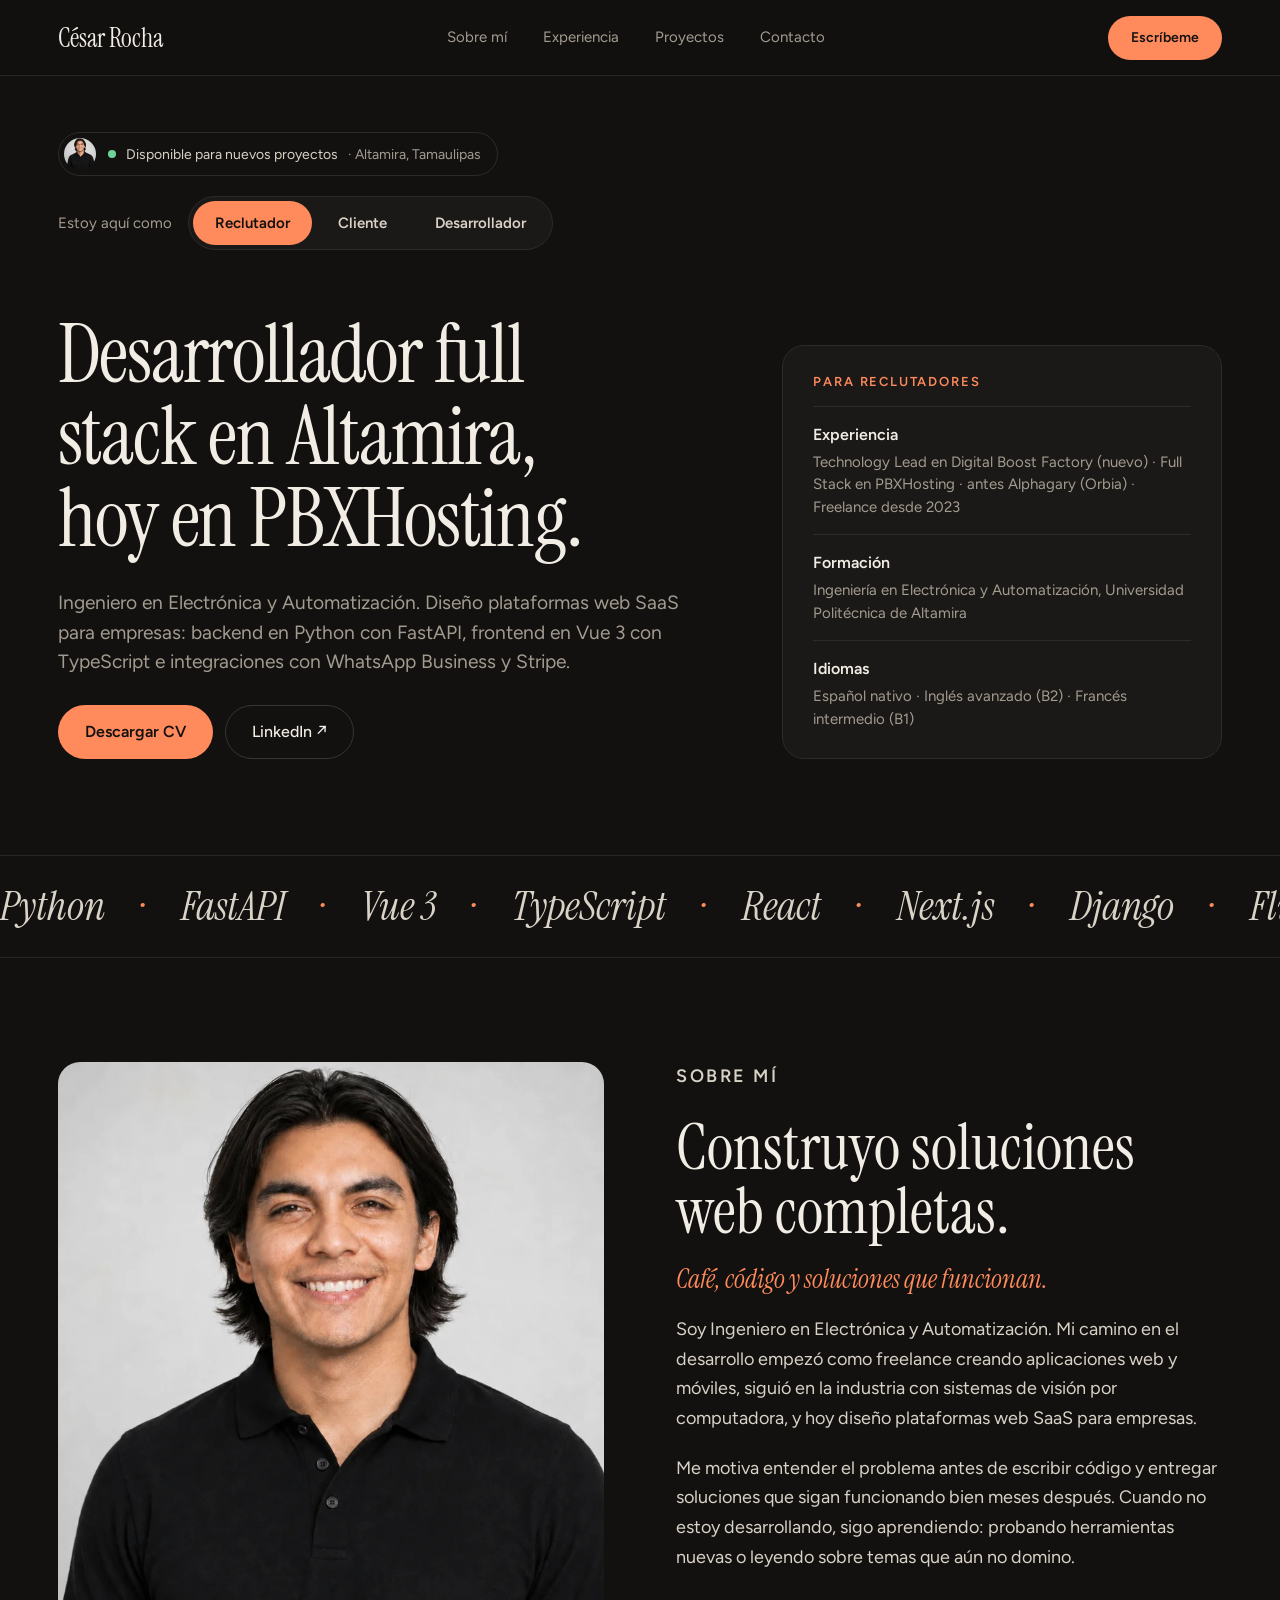
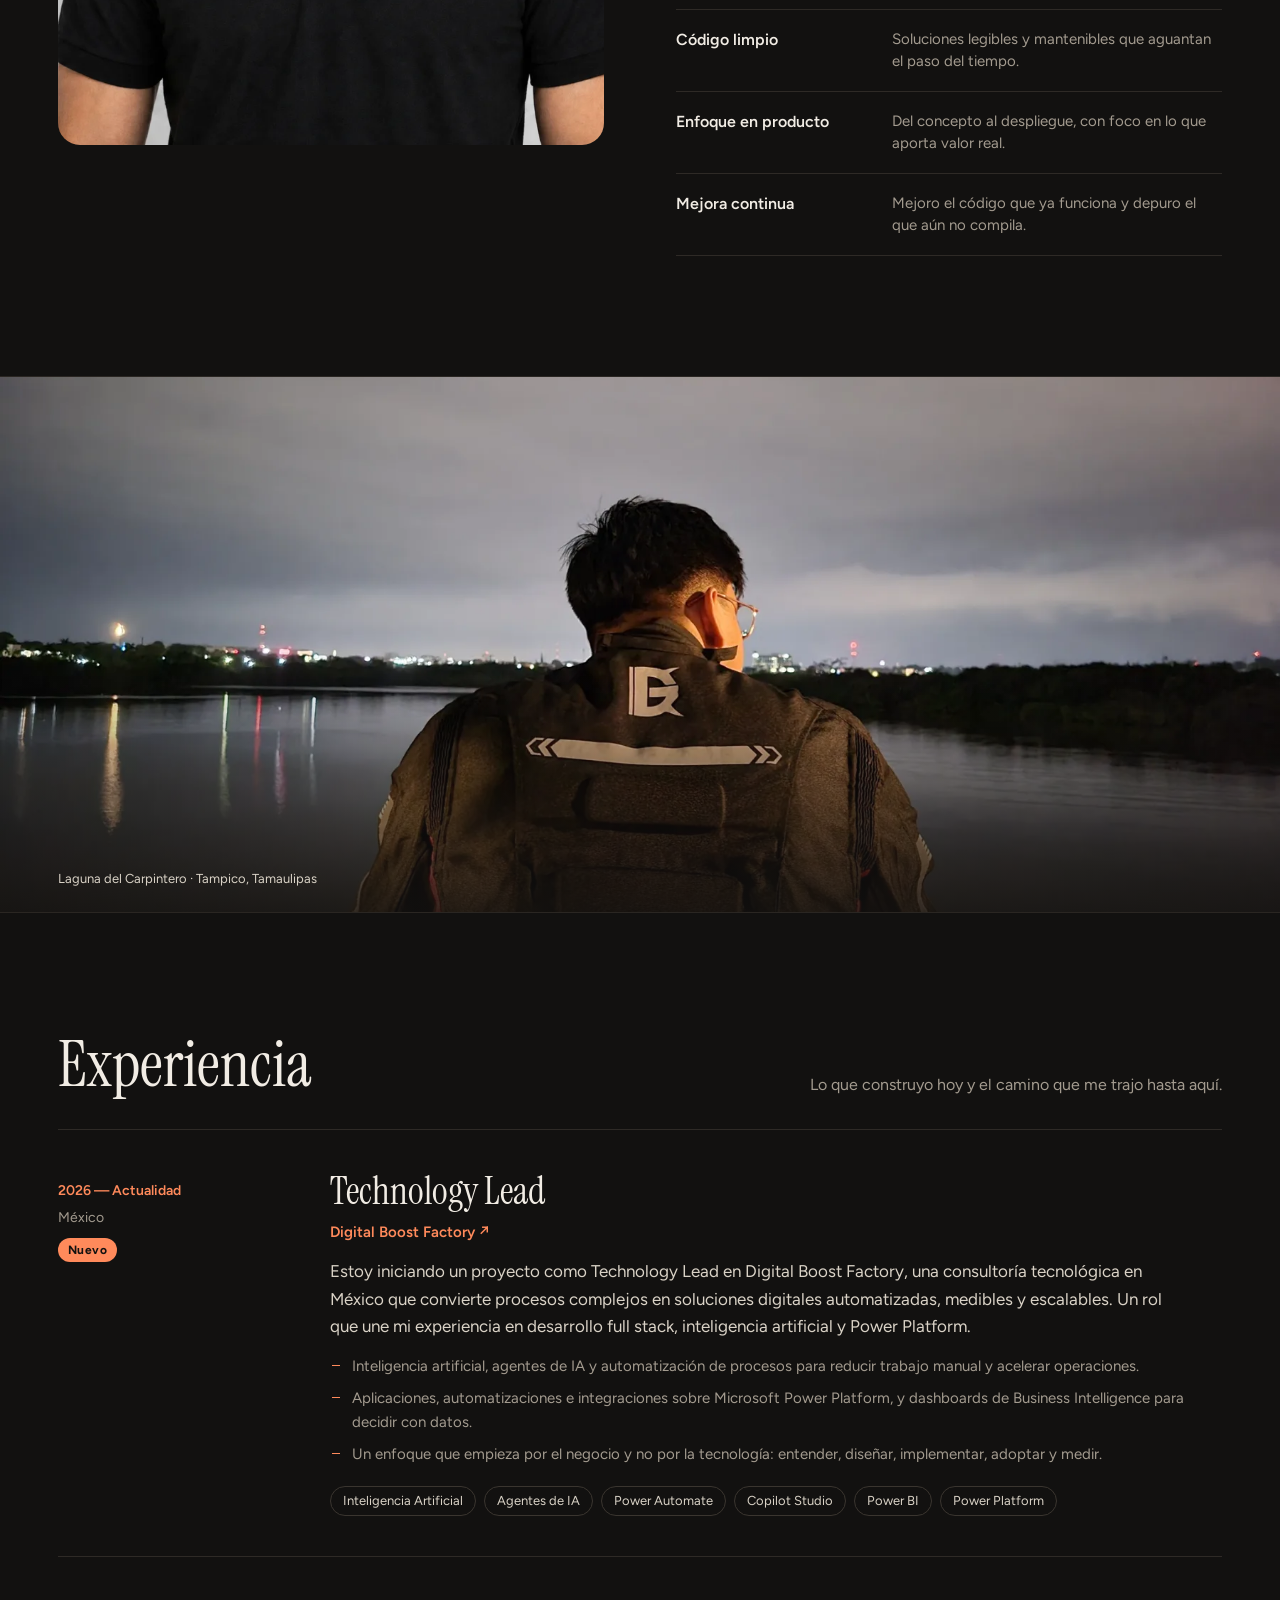
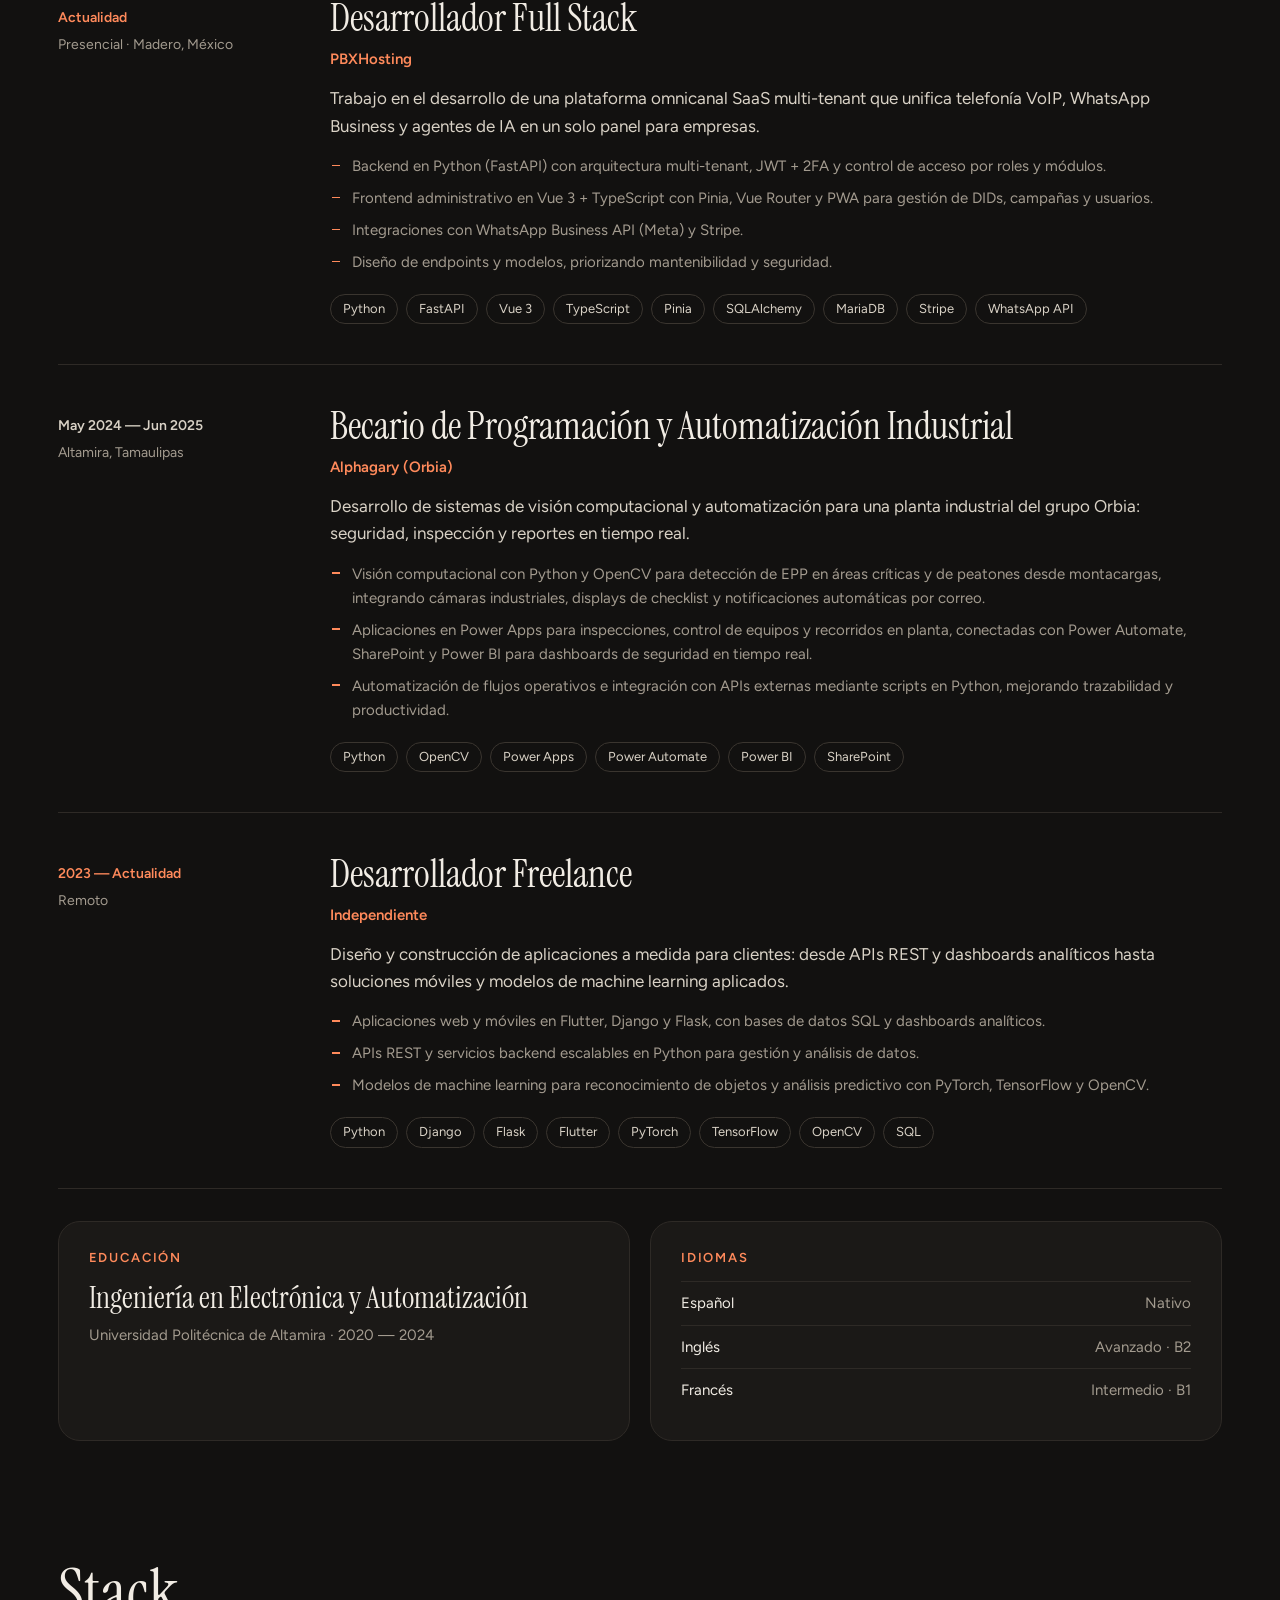
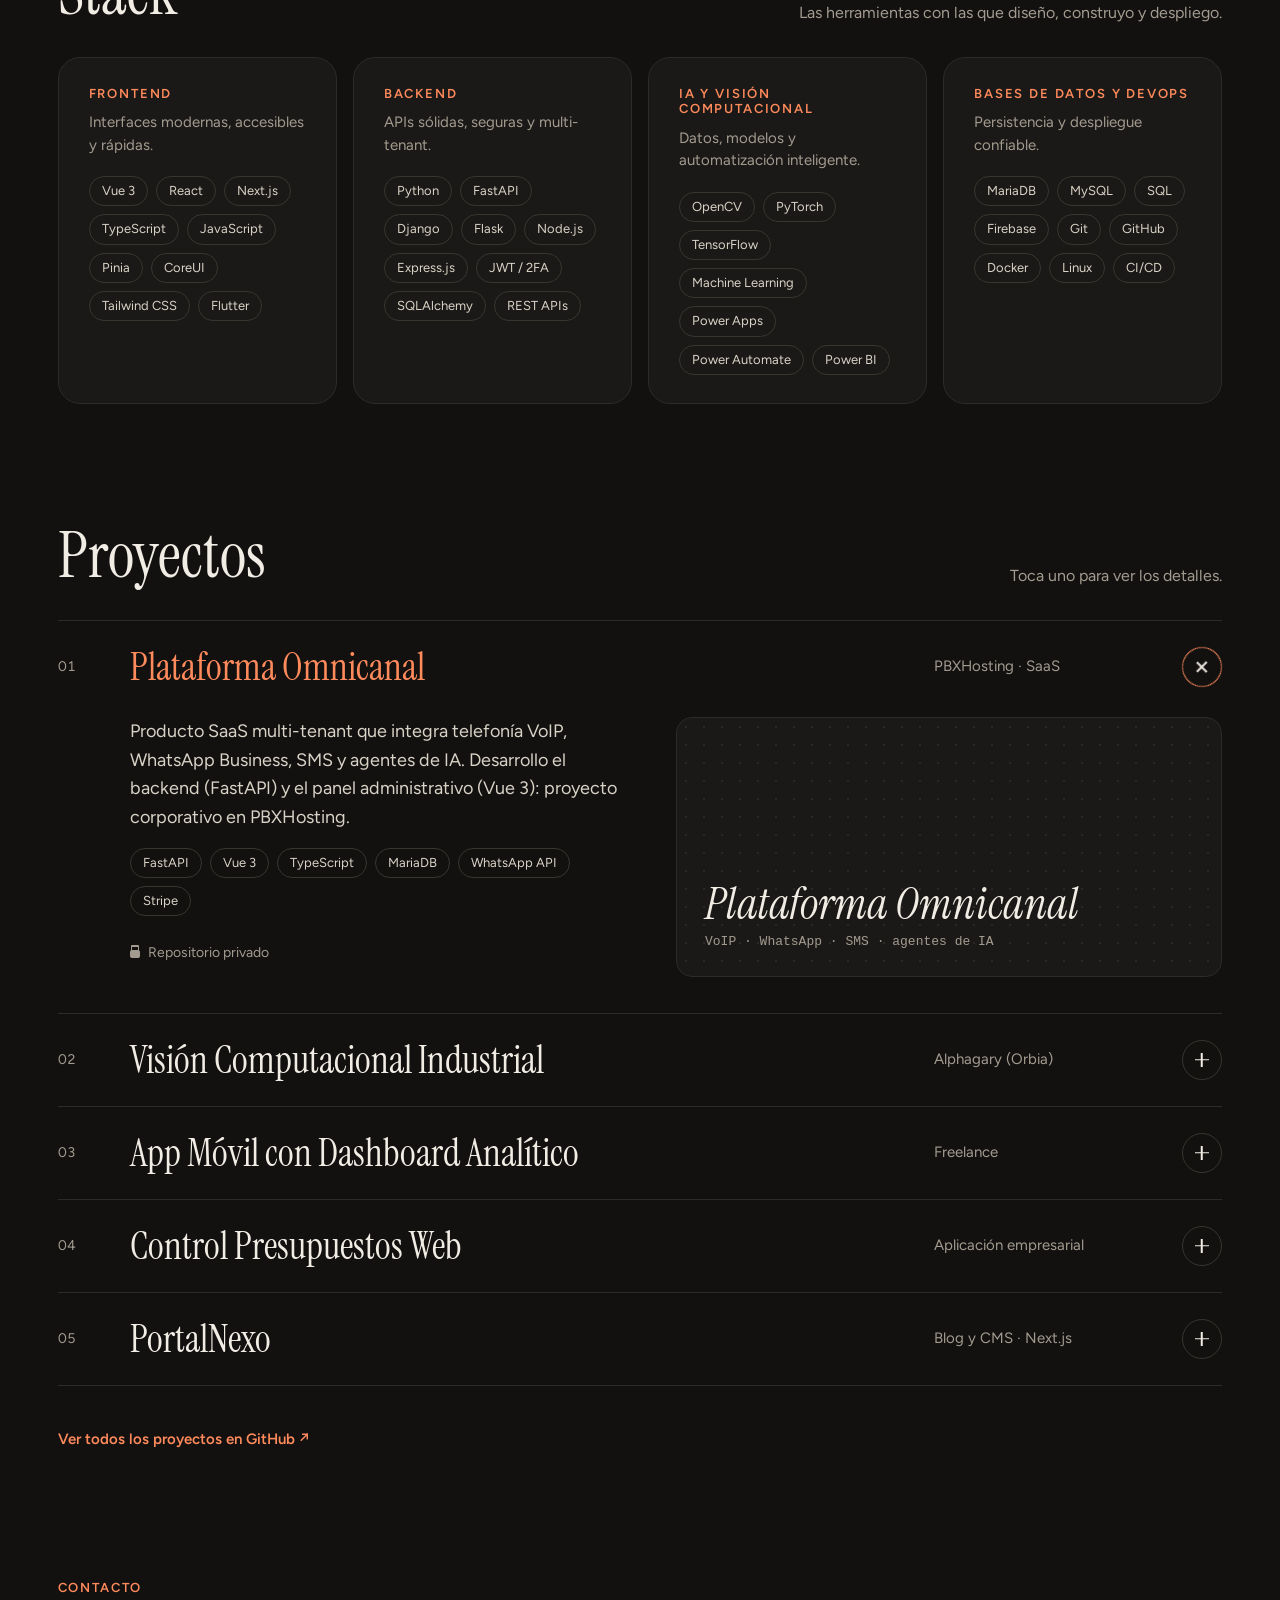
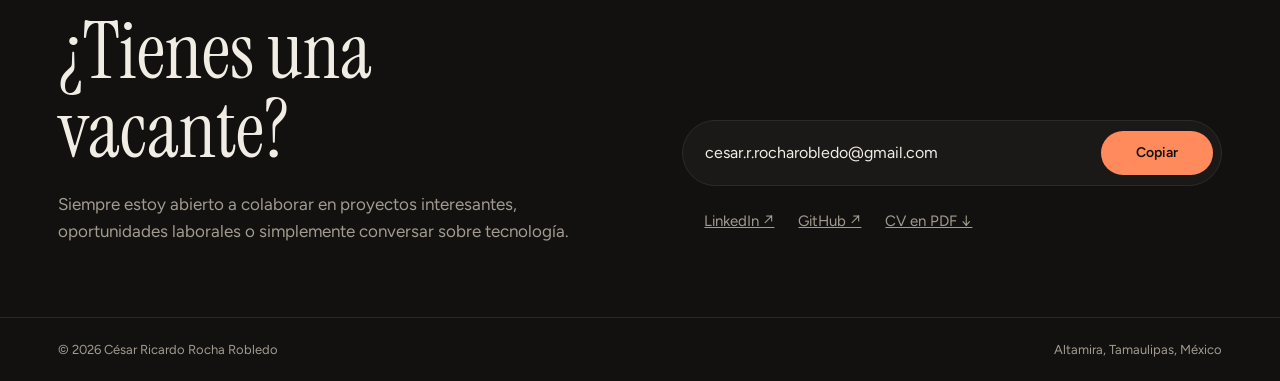
==== commit 805bf764: "Agrega el CV 2026 para descargar - public/cv.pdf con el CV actualizado (2 páginas, con Technology Le" ====
--- a/public/index.html
+++ b/public/index.html
@@ -10,13 +10,28 @@
     />
     <meta name="theme-color" content="#121110" />
     <meta name="color-scheme" content="dark" />
+    <link rel="canonical" href="https://cesar-rocha.vercel.app/" />
     <meta property="og:type" content="website" />
     <meta property="og:locale" content="es_MX" />
+    <meta property="og:site_name" content="César Rocha" />
+    <meta property="og:url" content="https://cesar-rocha.vercel.app/" />
     <meta property="og:title" content="César Rocha · Desarrollador Full Stack" />
     <meta
       property="og:description"
       content="Plataformas web SaaS, APIs en Python y frontend en Vue y React. Altamira, Tamaulipas, México."
     />
+    <meta property="og:image" content="https://cesar-rocha.vercel.app/img/og.jpg" />
+    <meta property="og:image:type" content="image/jpeg" />
+    <meta property="og:image:width" content="1200" />
+    <meta property="og:image:height" content="630" />
+    <meta property="og:image:alt" content="César Rocha, desarrollador full stack en Altamira, Tamaulipas" />
+    <meta name="twitter:card" content="summary_large_image" />
+    <meta name="twitter:title" content="César Rocha · Desarrollador Full Stack" />
+    <meta
+      name="twitter:description"
+      content="Plataformas web SaaS, APIs en Python y frontend en Vue y React. Altamira, Tamaulipas, México."
+    />
+    <meta name="twitter:image" content="https://cesar-rocha.vercel.app/img/og.jpg" />
     <link rel="icon" href="favicon.svg" type="image/svg+xml" />
     <link rel="preconnect" href="https://fonts.googleapis.com" />
     <link rel="preconnect" href="https://fonts.gstatic.com" crossorigin />
@@ -69,7 +84,7 @@
               WhatsApp Business y Stripe.
             </p>
             <div class="acciones">
-              <a class="boton boton-primario" data-campo="cta1" href="mailto:cesar.r.rocharobledo@gmail.com">Escríbeme</a>
+              <a class="boton boton-primario" data-campo="cta1" href="cv.pdf" download="CV - César Ricardo Rocha Robledo.pdf">Descargar CV</a>
               <a
                 class="boton boton-secundario"
                 data-campo="cta2"
@@ -512,6 +527,7 @@
           <div class="redes">
             <a href="https://www.linkedin.com/in/cesar-ricardo-rocha-robledo-bb0331345">LinkedIn ↗</a>
             <a href="https://github.com/cerirocha">GitHub ↗</a>
+            <a href="cv.pdf" download="CV - César Ricardo Rocha Robledo.pdf">CV en PDF ↓</a>
           </div>
         </div>
       </section>
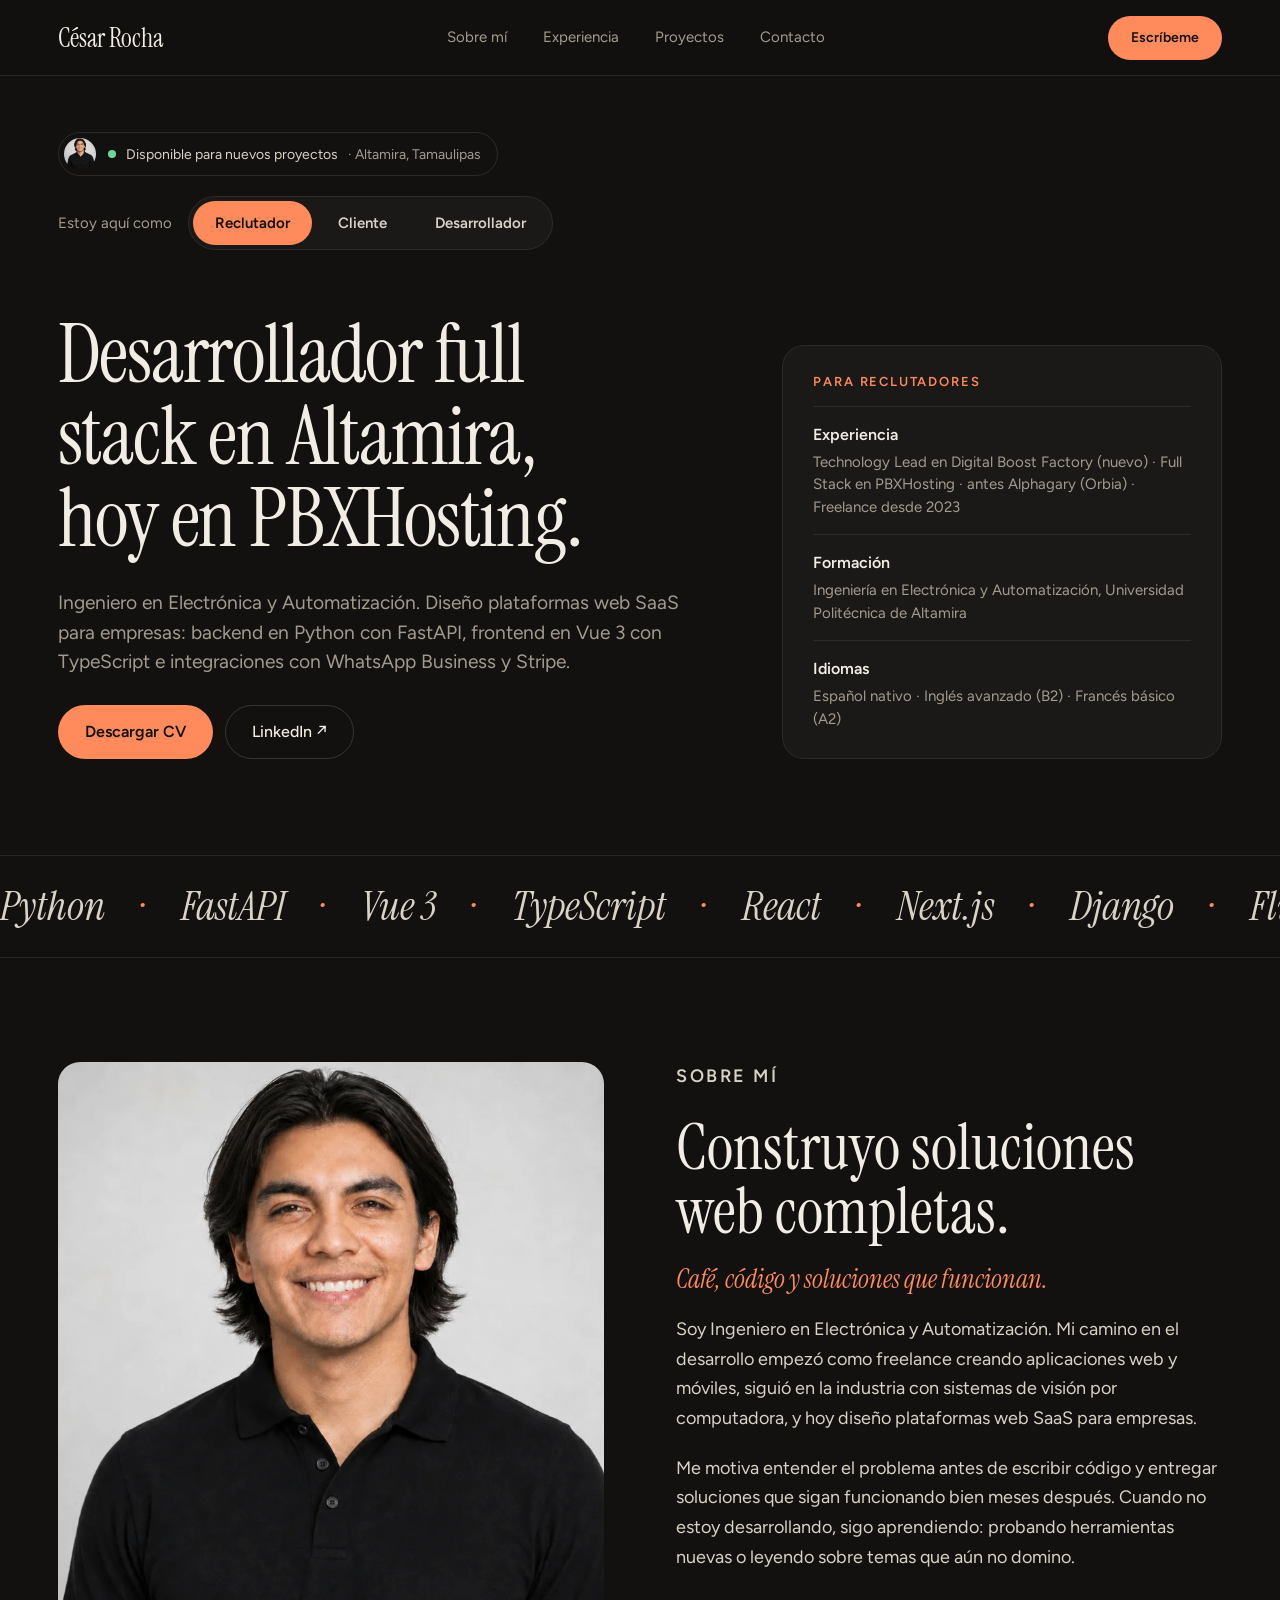
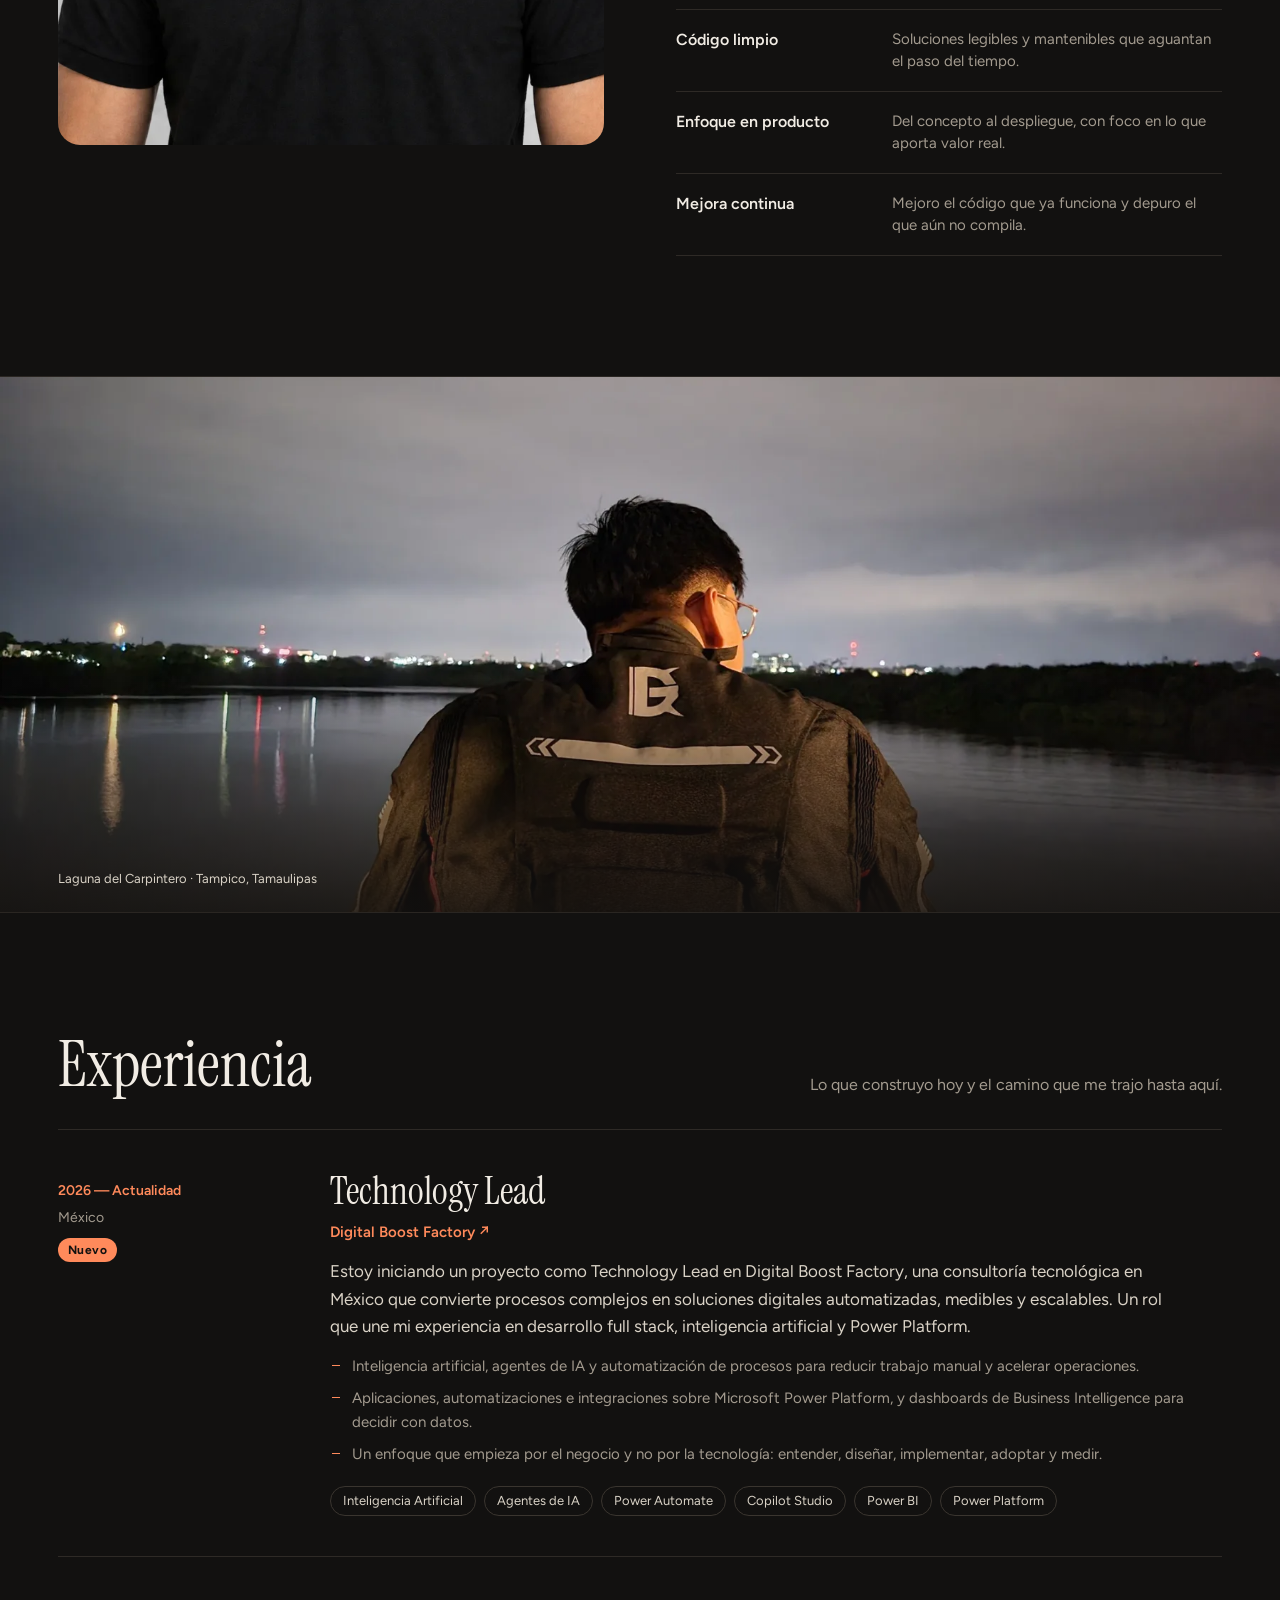
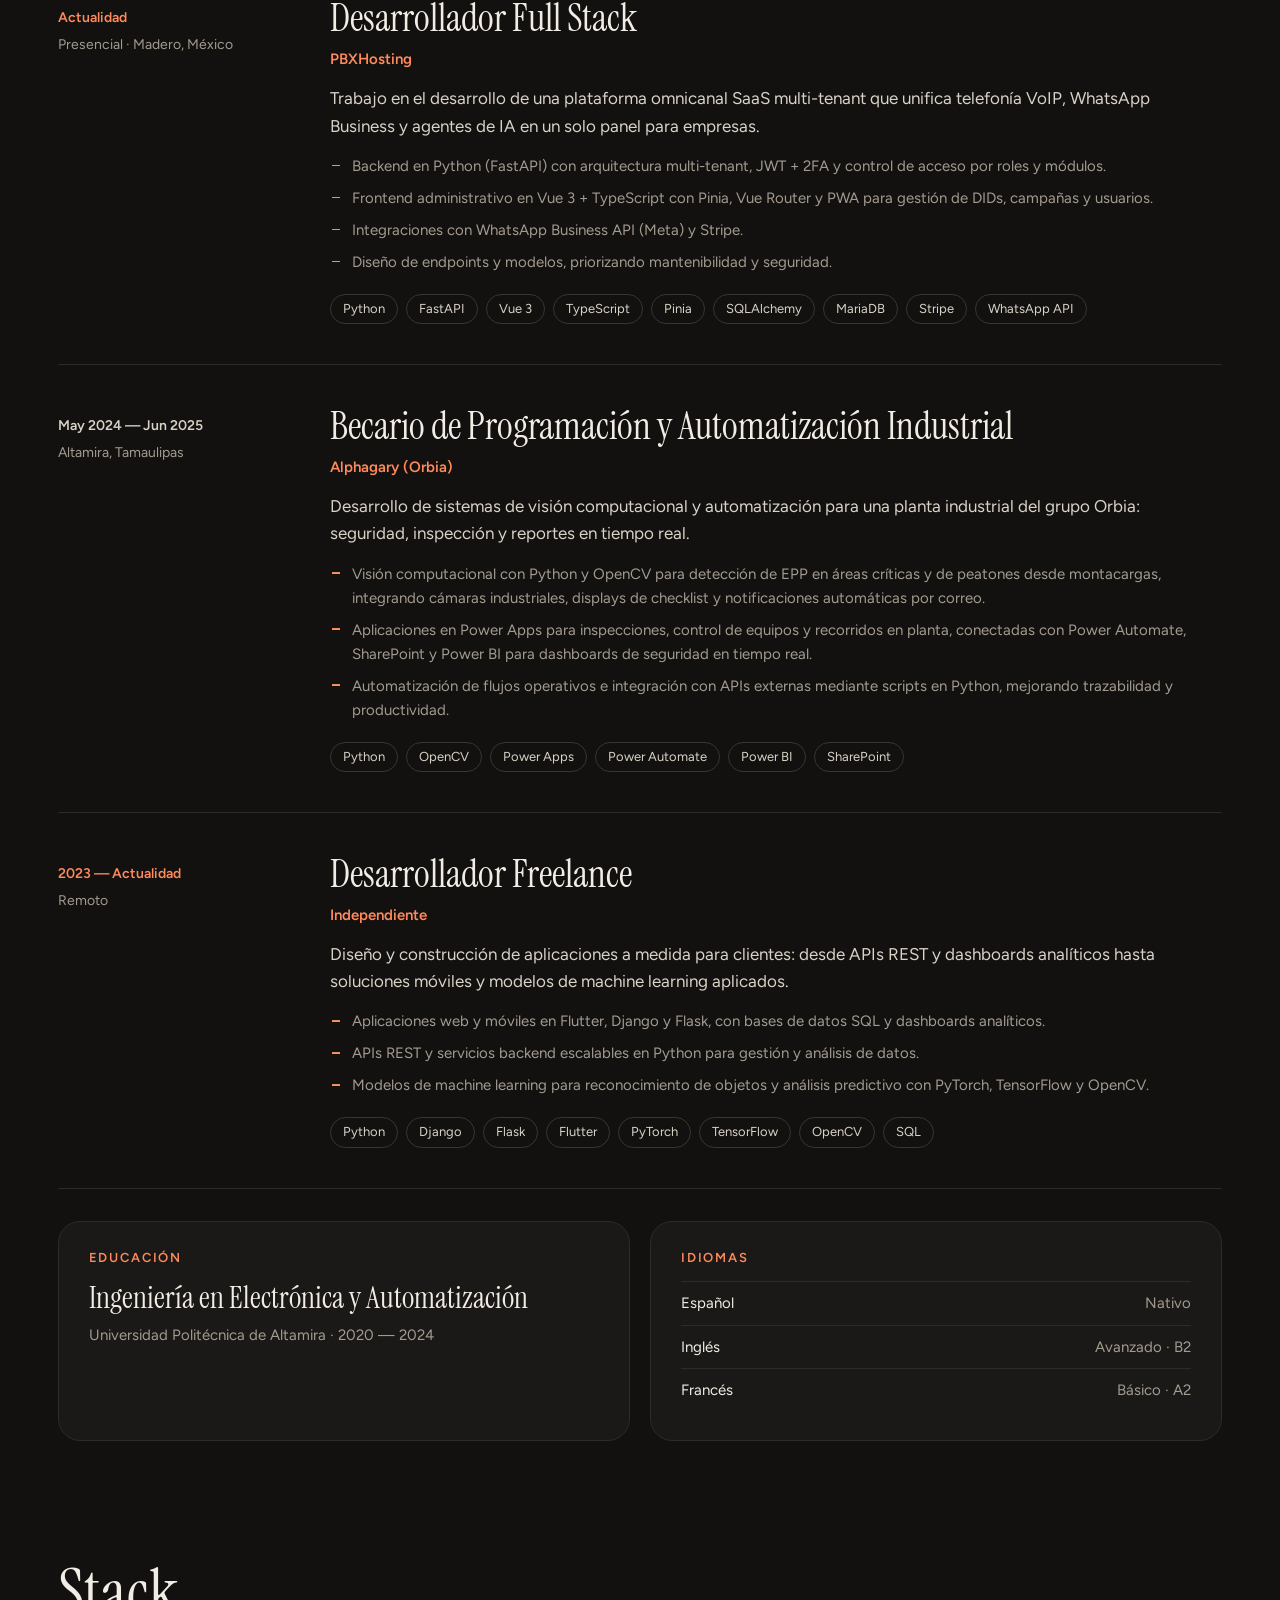
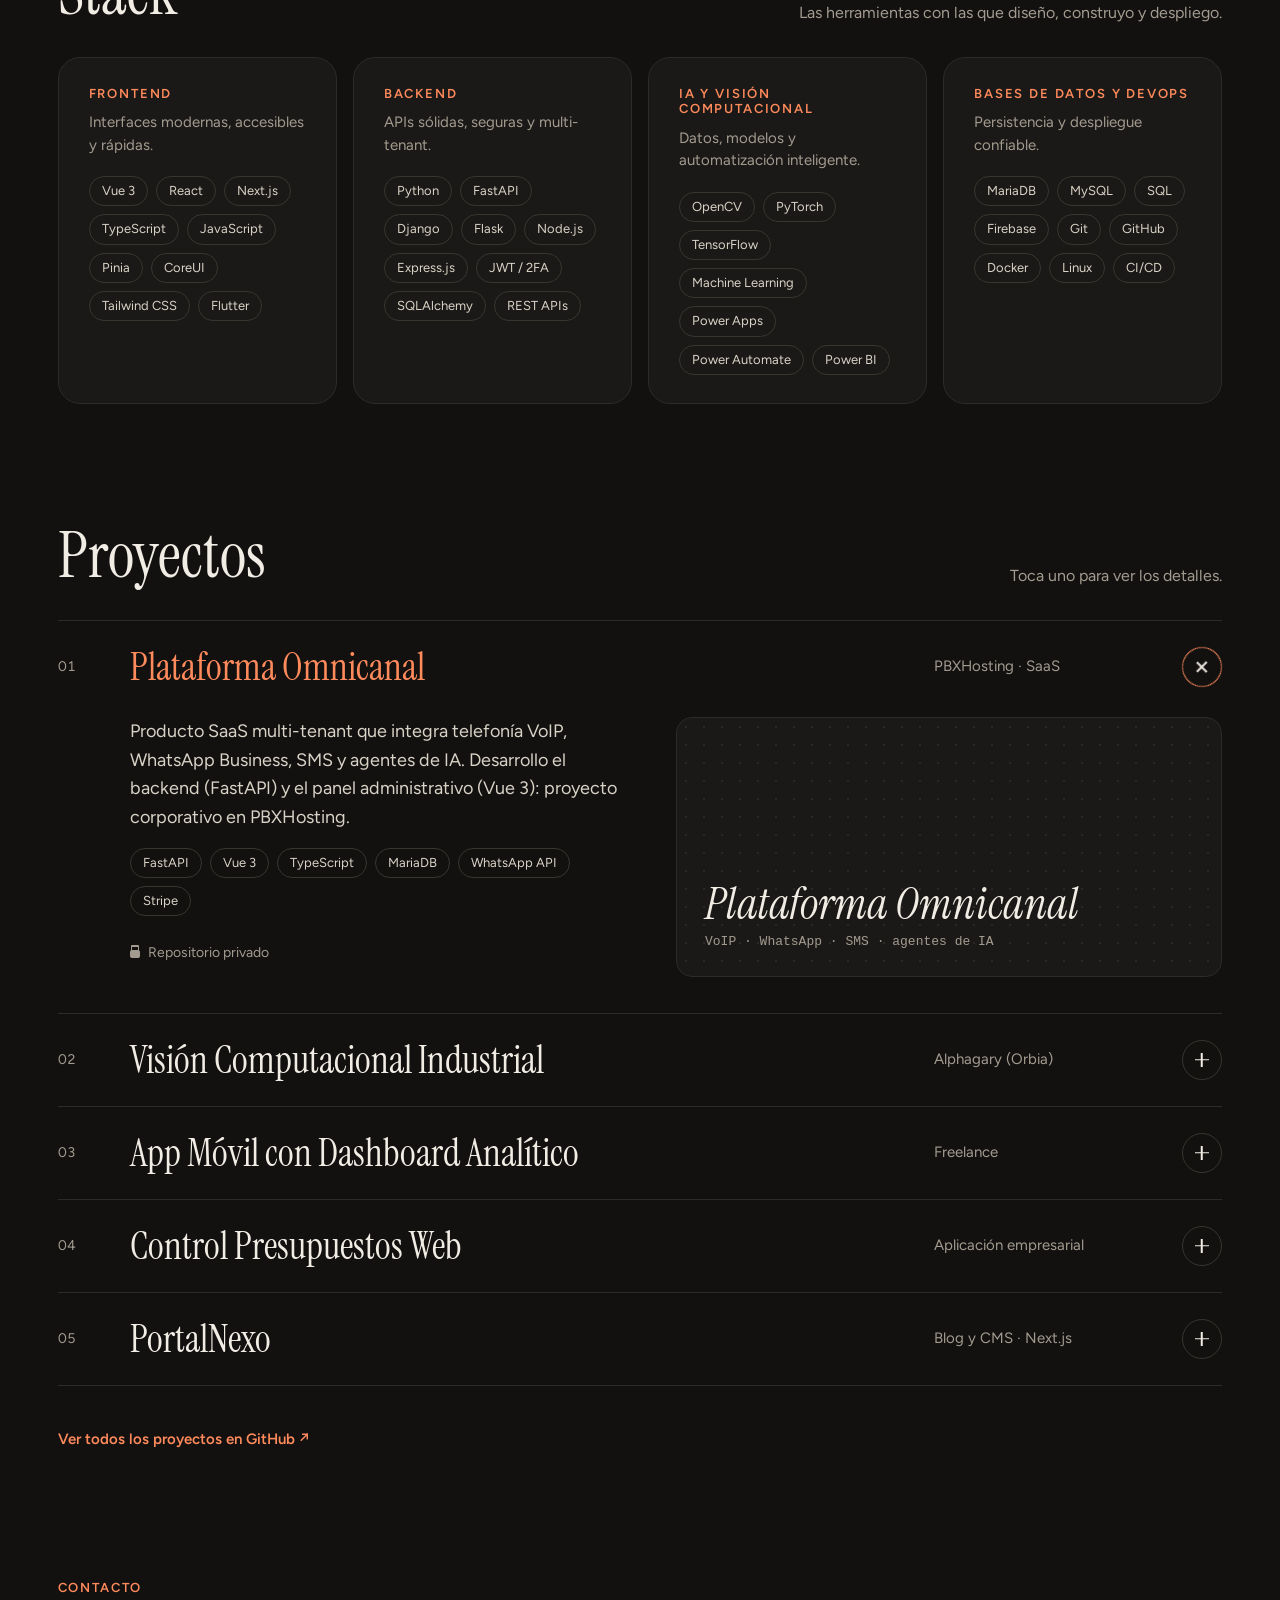
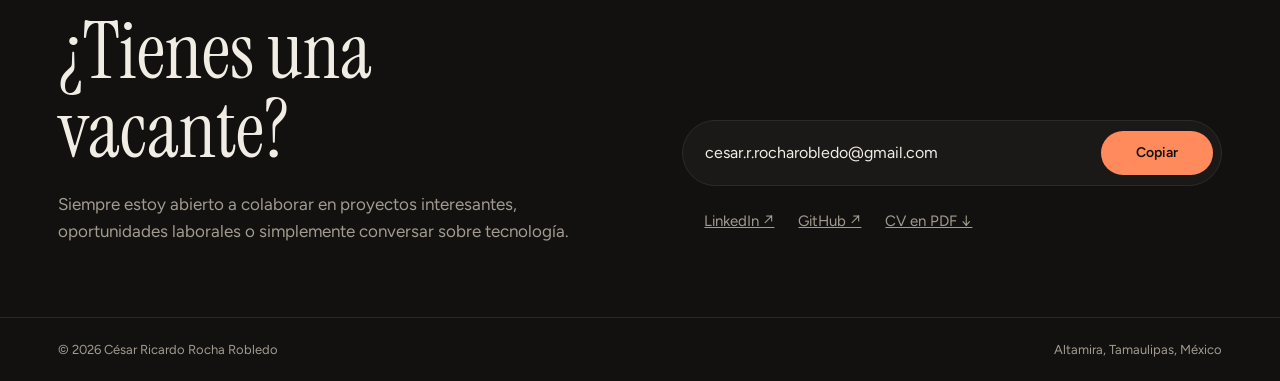
==== commit dee94c57: "Corrige el nivel de francés a A2 Cambia "Intermedio · B1" por "Básico · A2" en el sitio (sección de " ====
--- a/public/index.html
+++ b/public/index.html
@@ -107,7 +107,7 @@
               </div>
               <div>
                 <dt>Idiomas</dt>
-                <dd>Español nativo · Inglés avanzado (B2) · Francés intermedio (B1)</dd>
+                <dd>Español nativo · Inglés avanzado (B2) · Francés básico (A2)</dd>
               </div>
             </dl>
           </aside>
@@ -317,7 +317,7 @@
             <dl class="idiomas">
               <div><dt>Español</dt><dd>Nativo</dd></div>
               <div><dt>Inglés</dt><dd>Avanzado · B2</dd></div>
-              <div><dt>Francés</dt><dd>Intermedio · B1</dd></div>
+              <div><dt>Francés</dt><dd>Básico · A2</dd></div>
             </dl>
           </div>
         </div>
